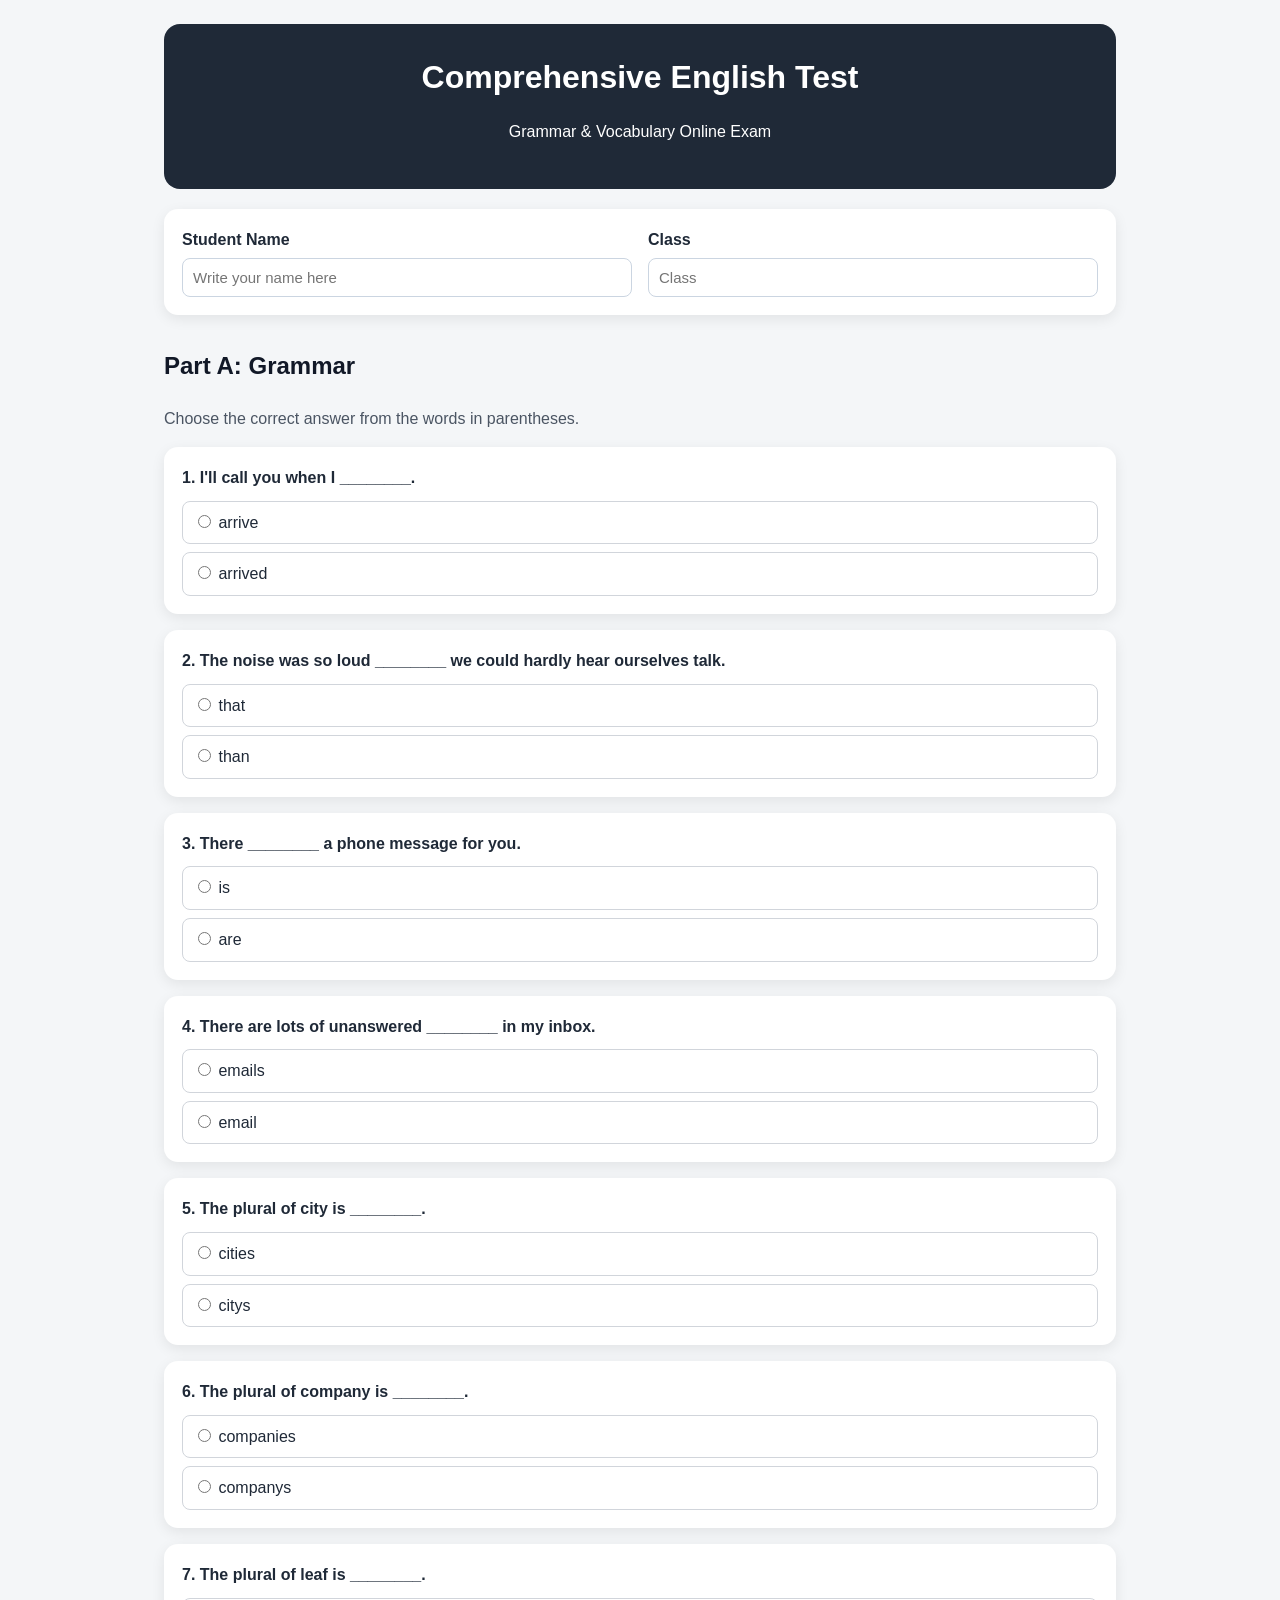
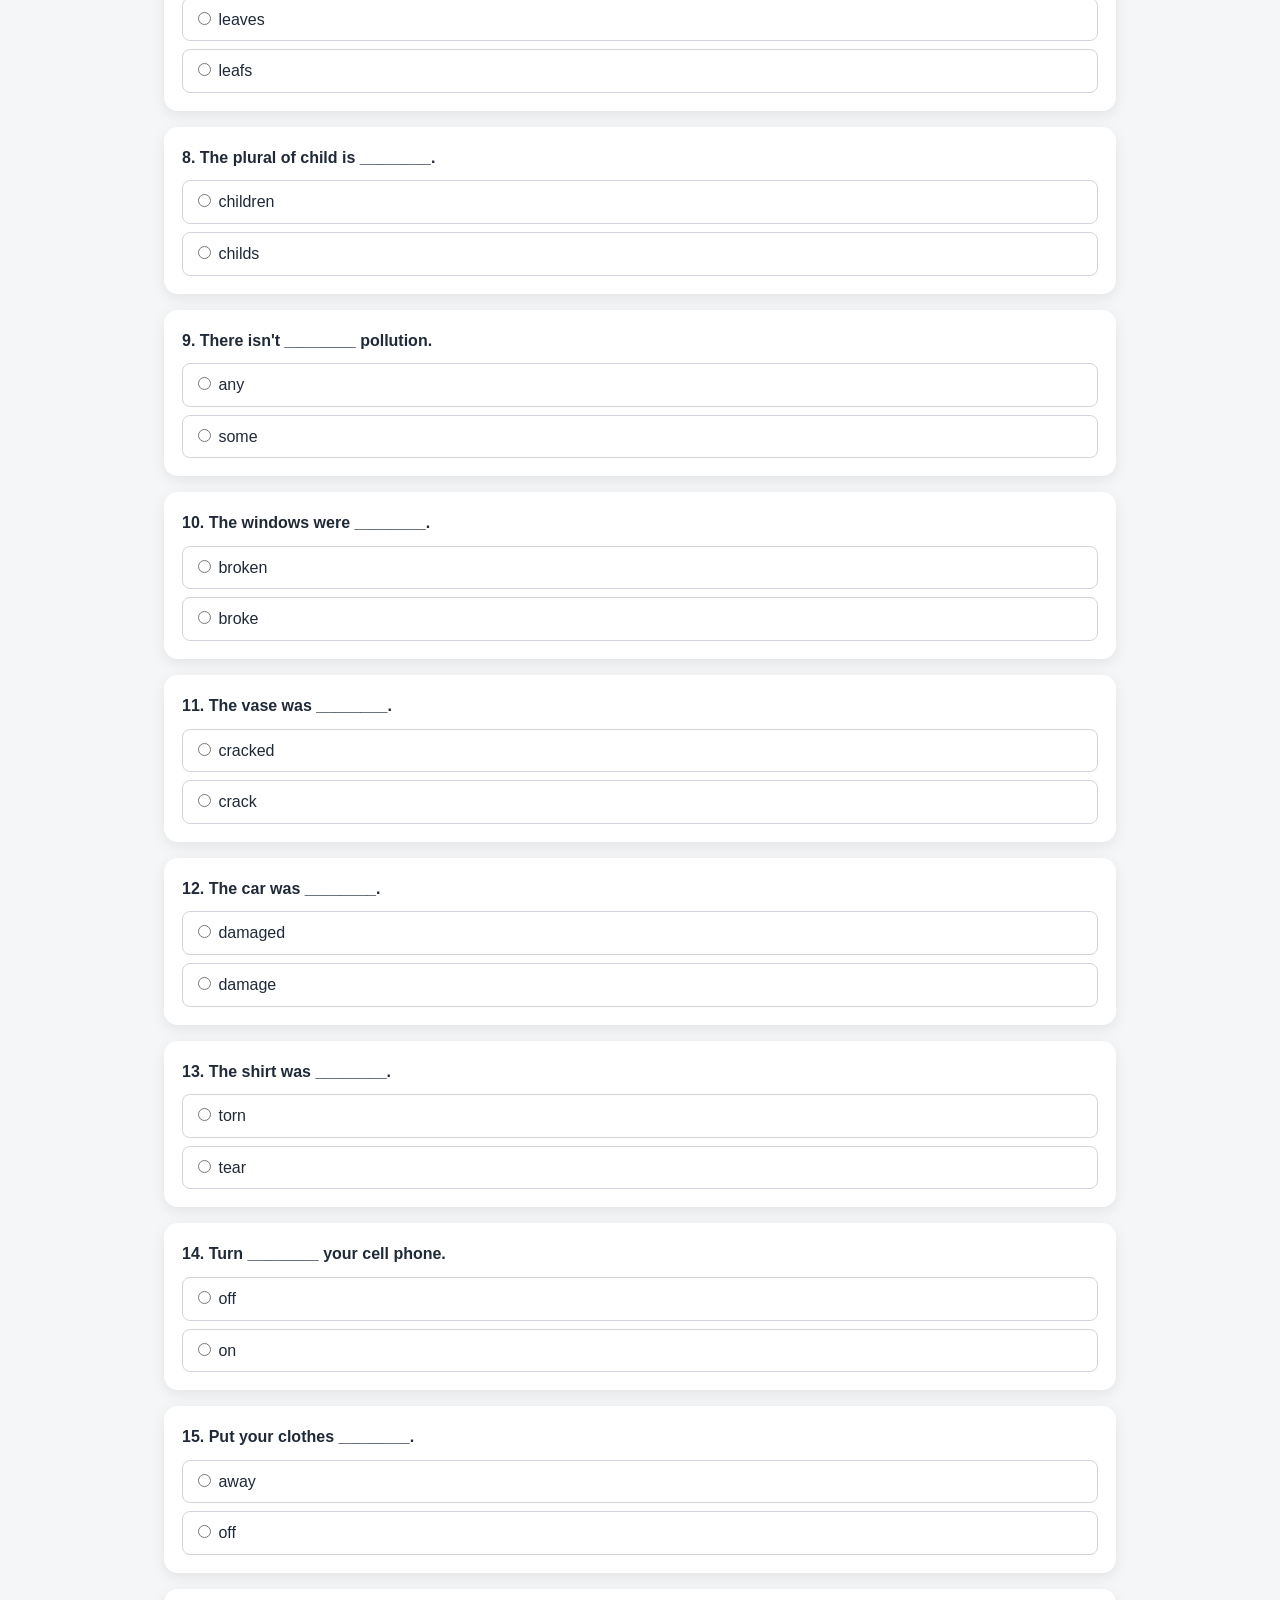
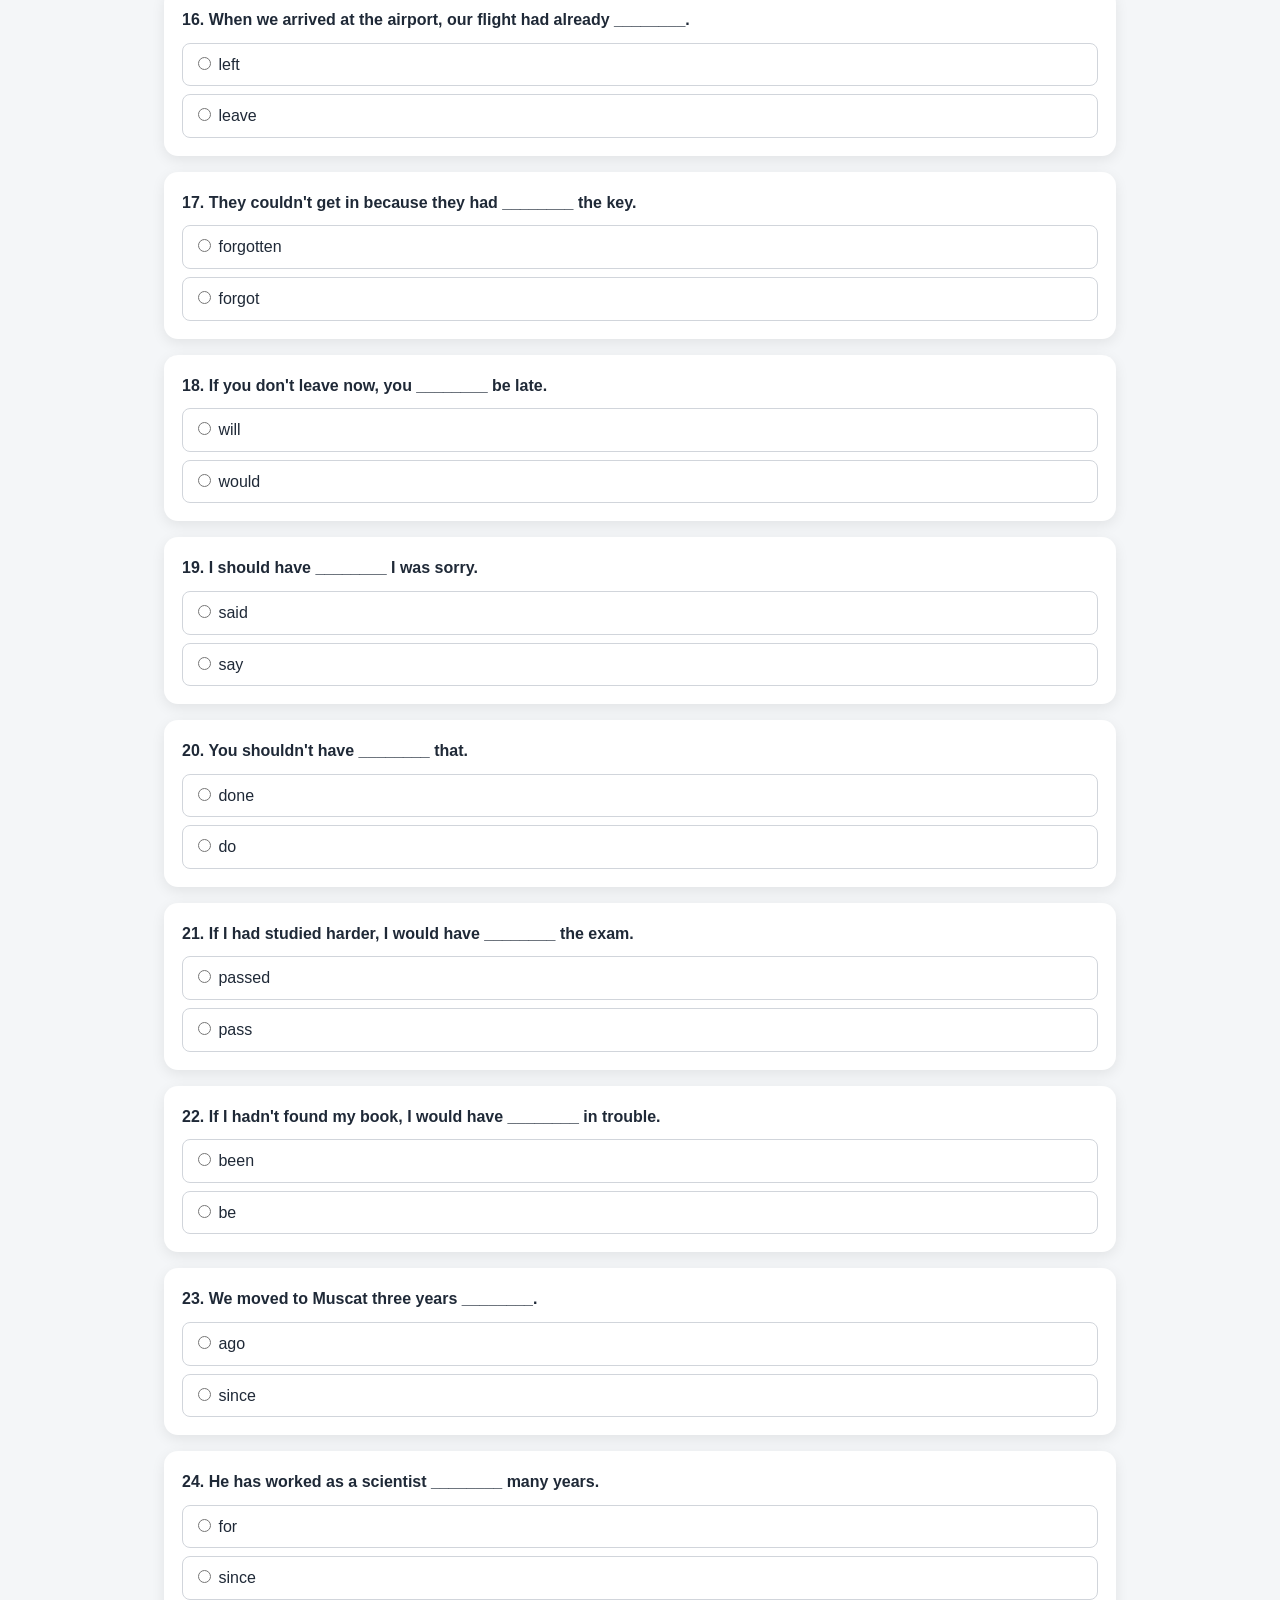
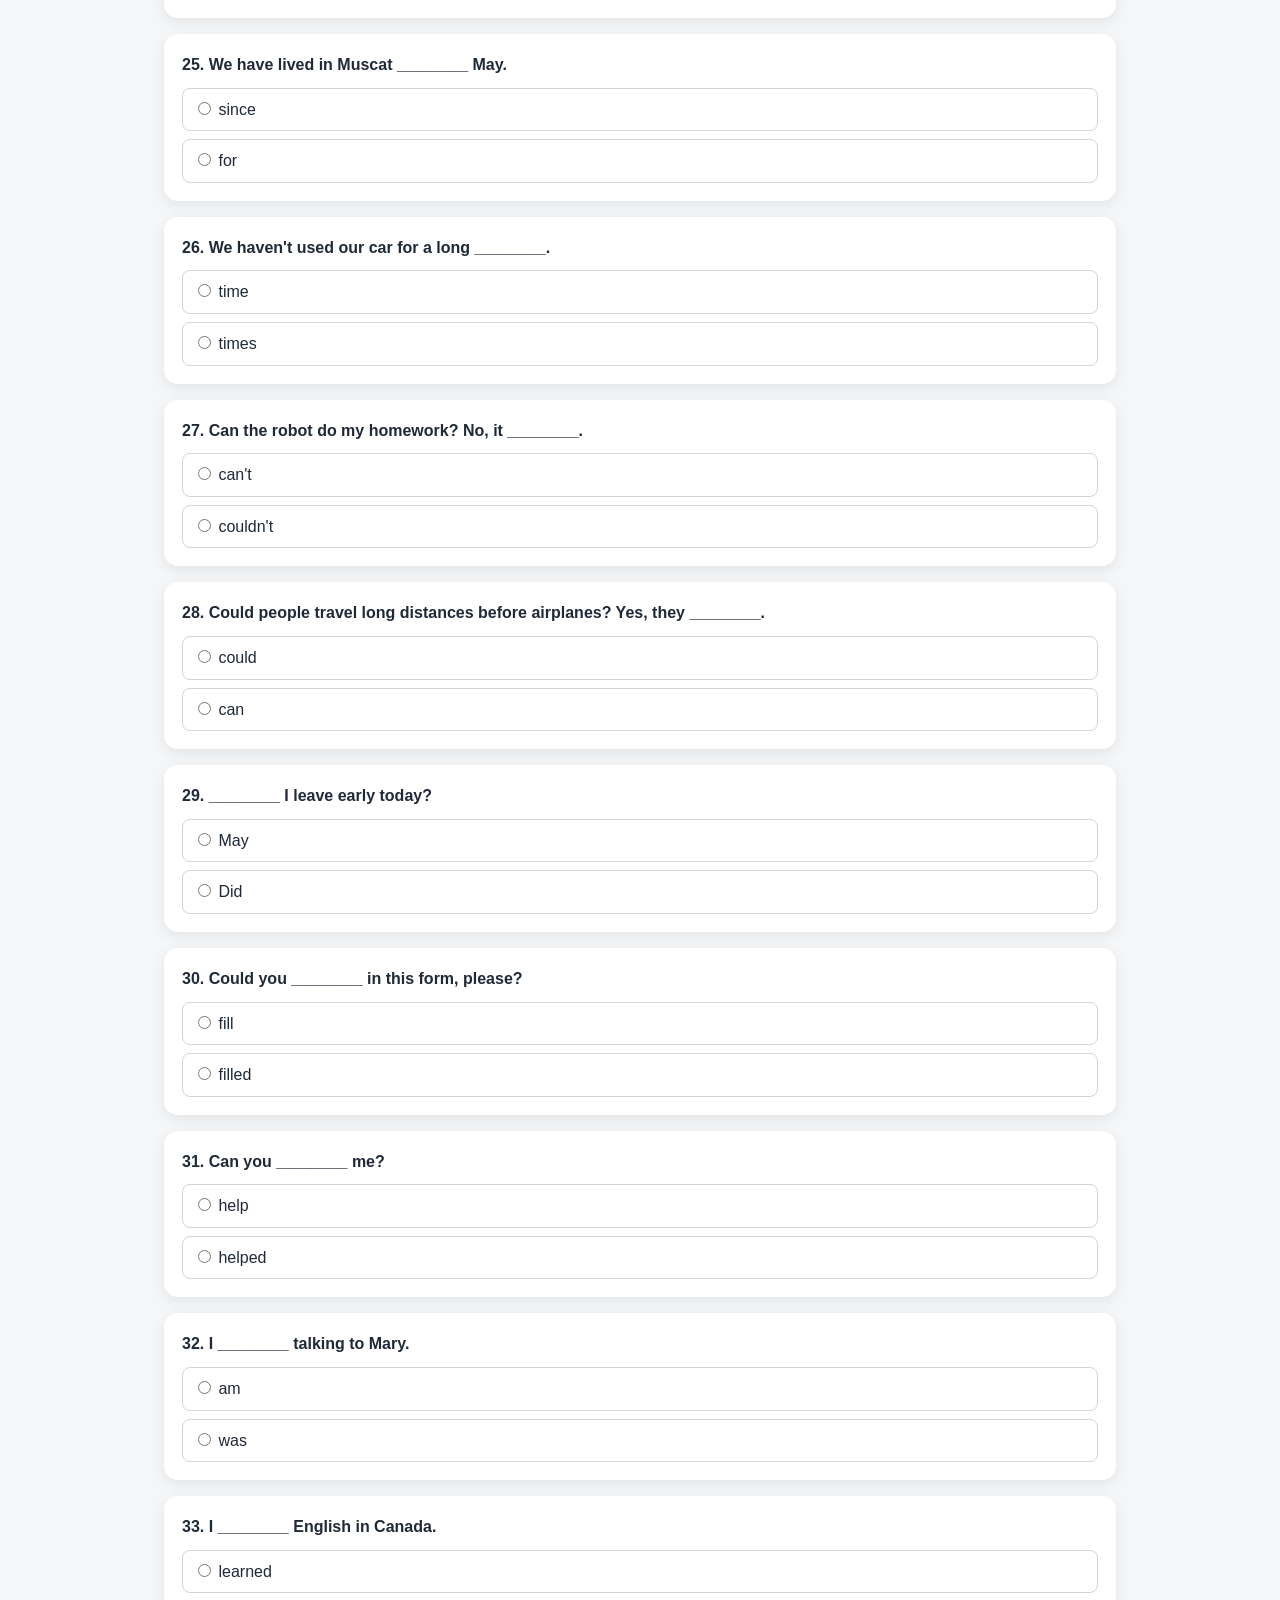
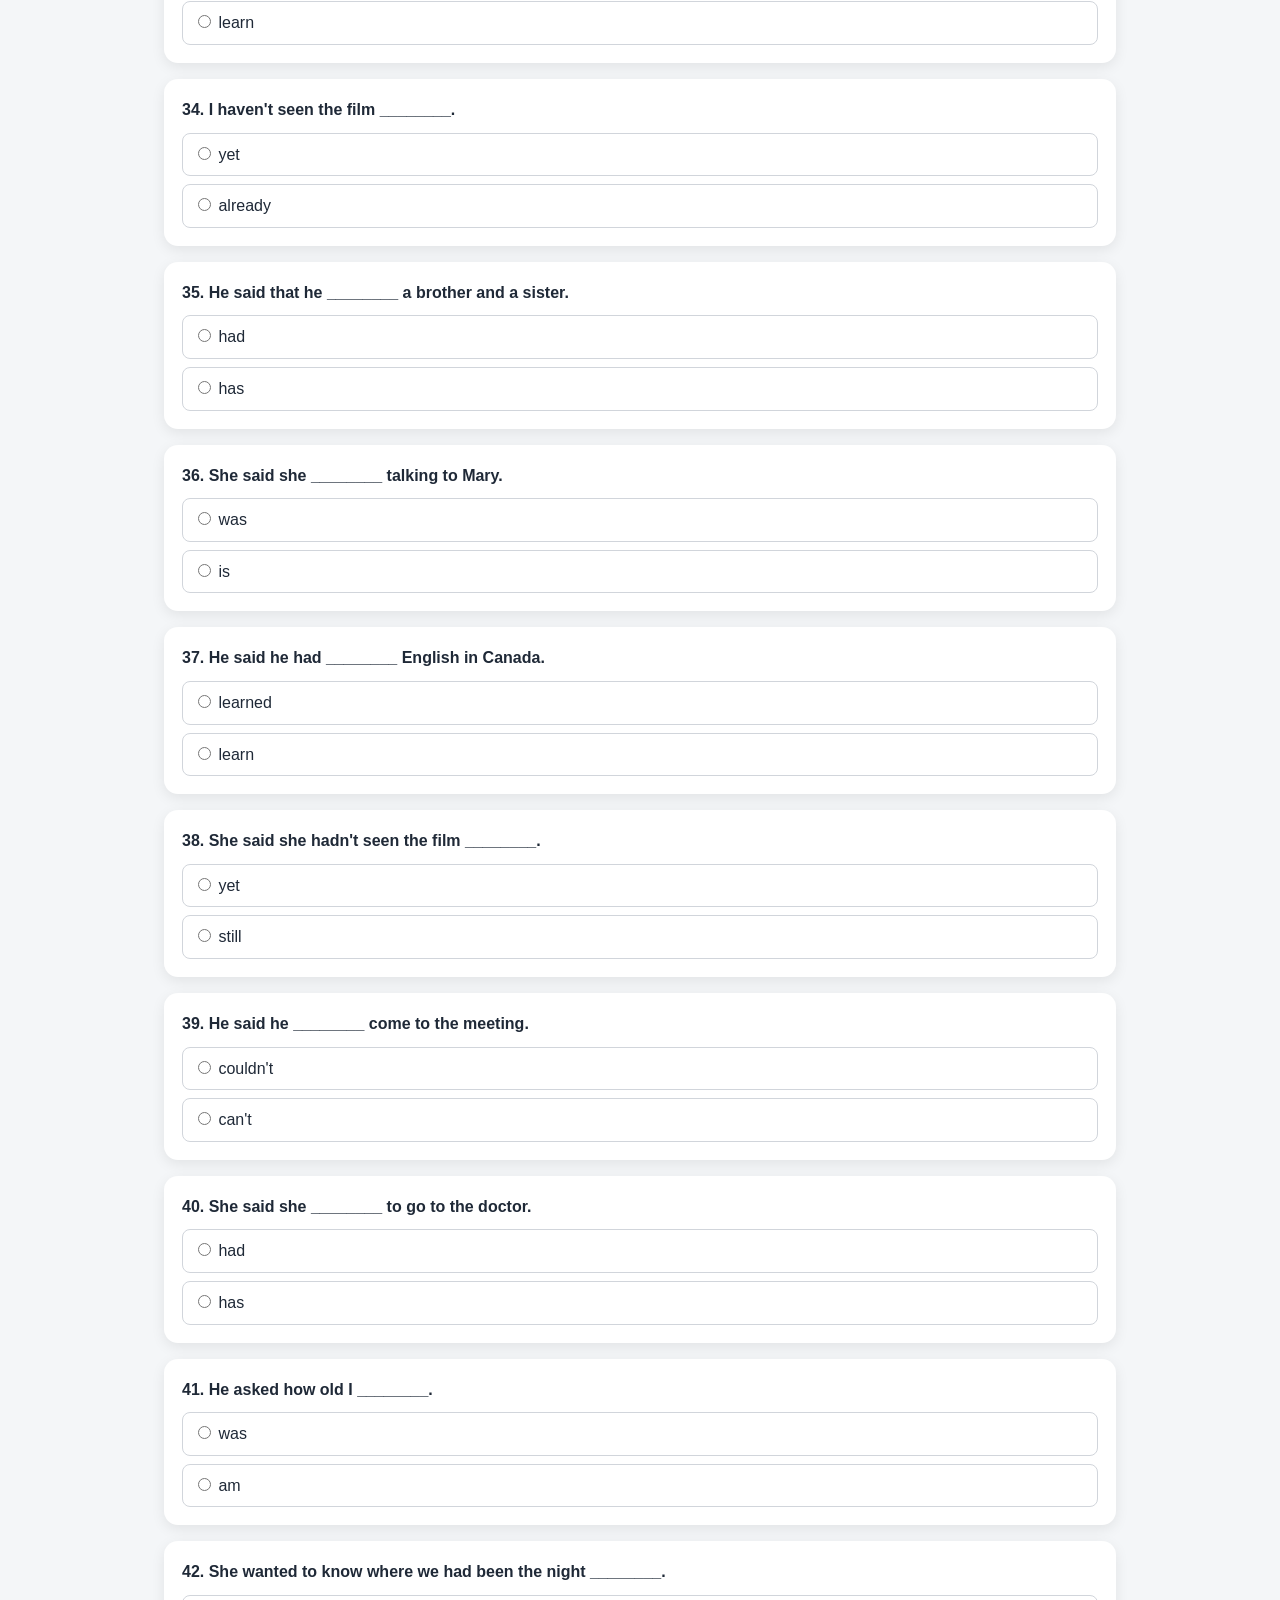
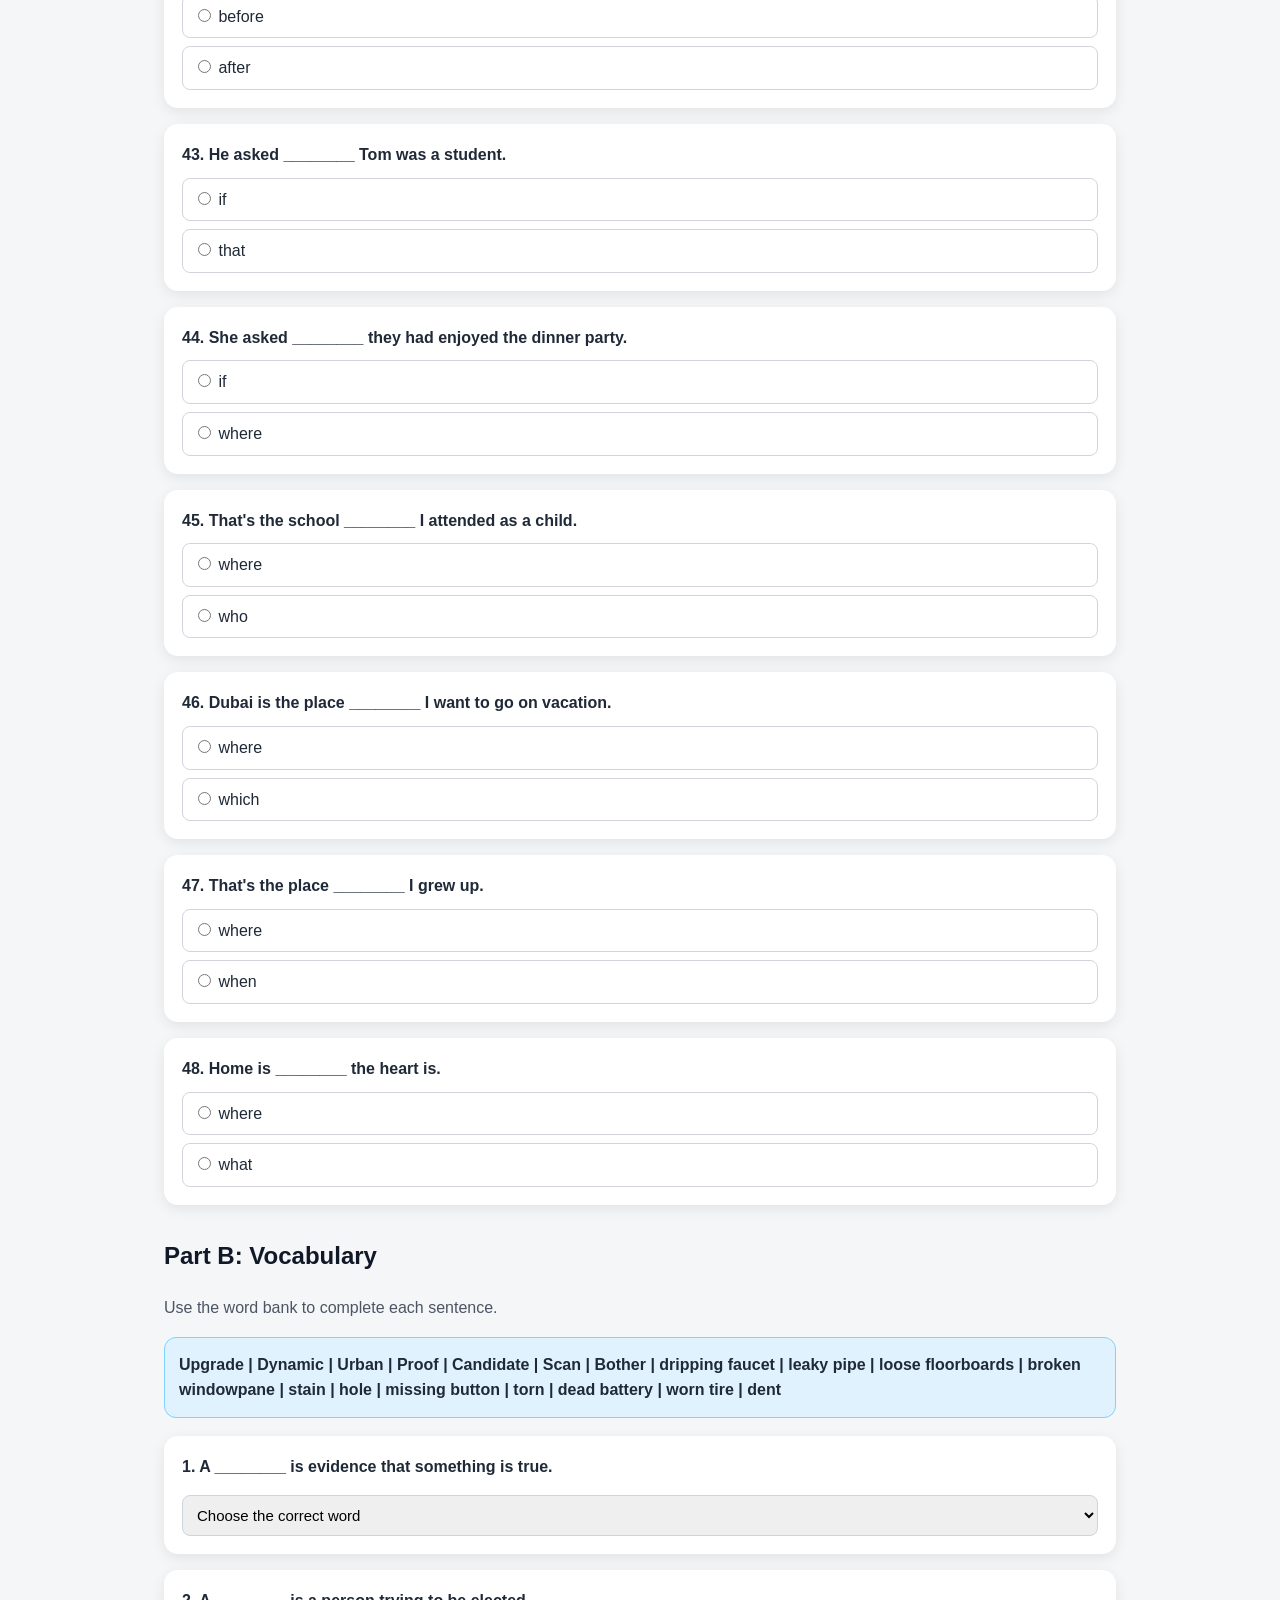
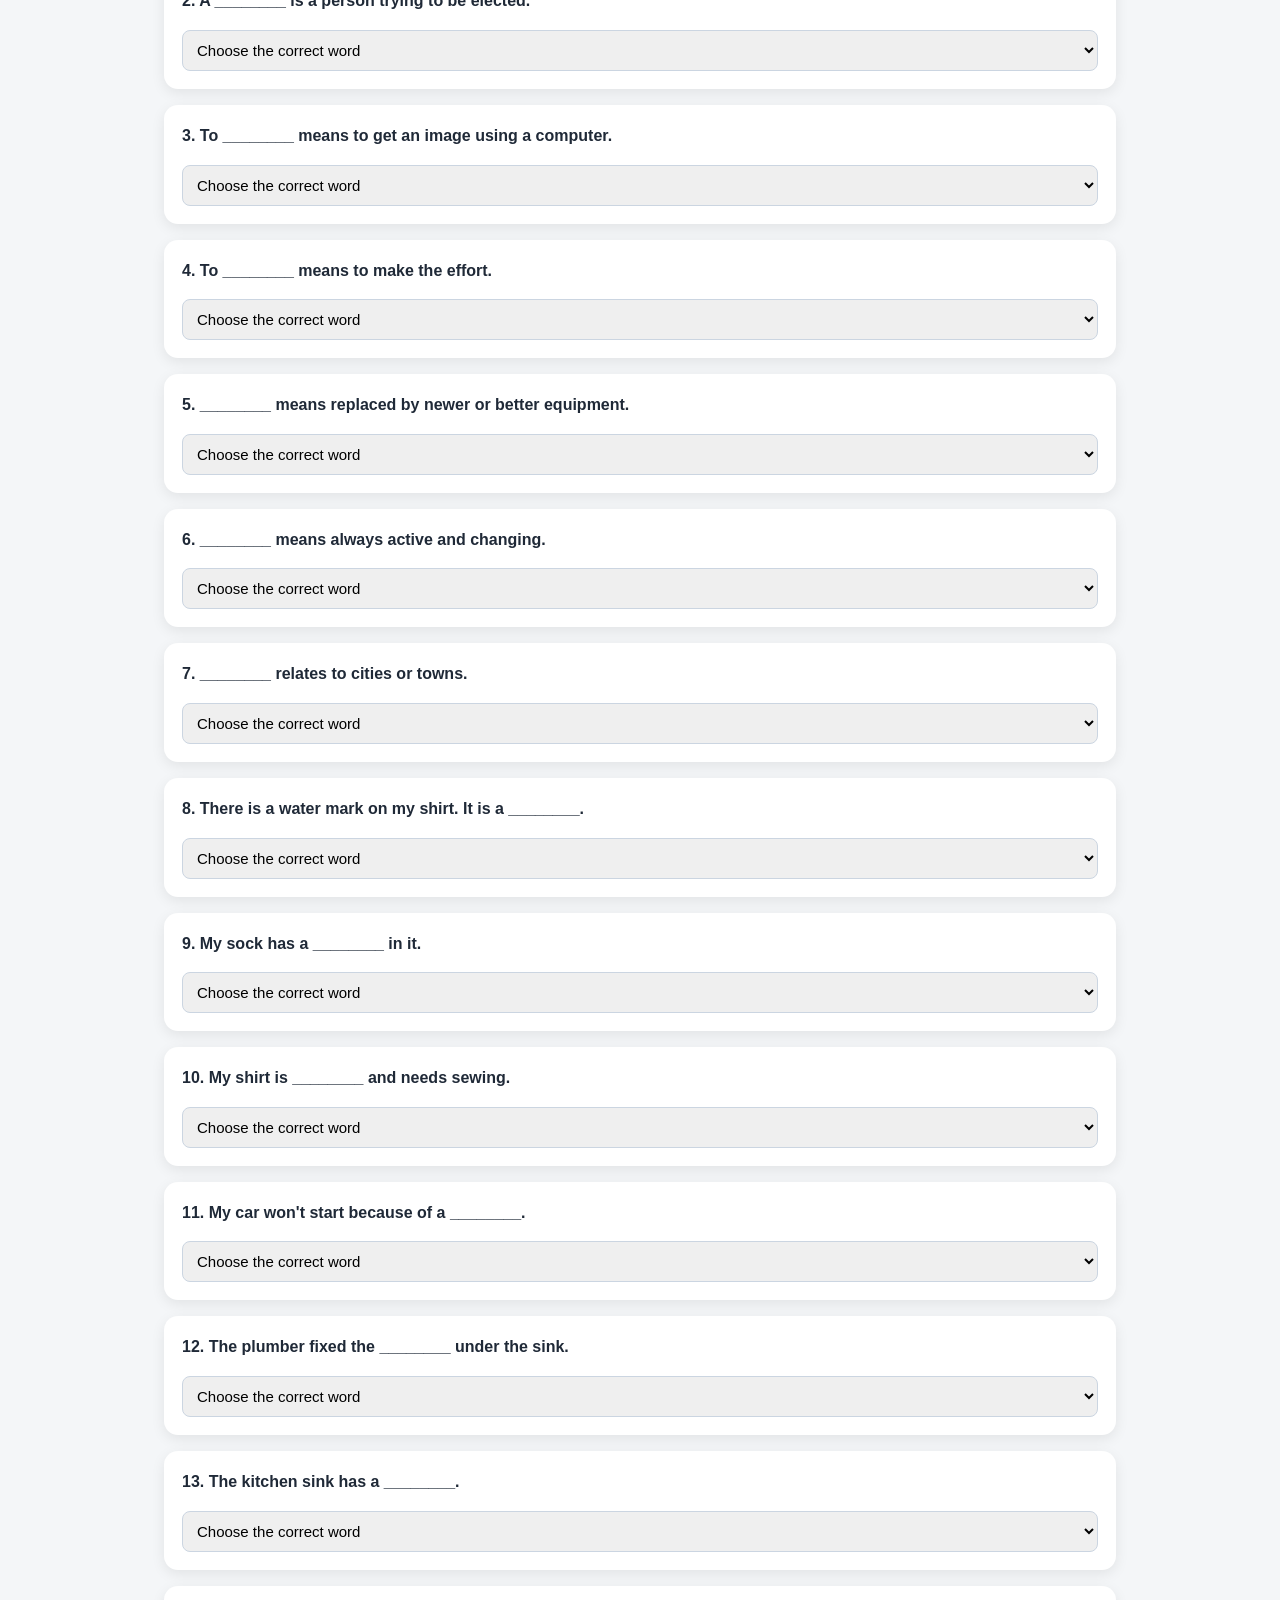
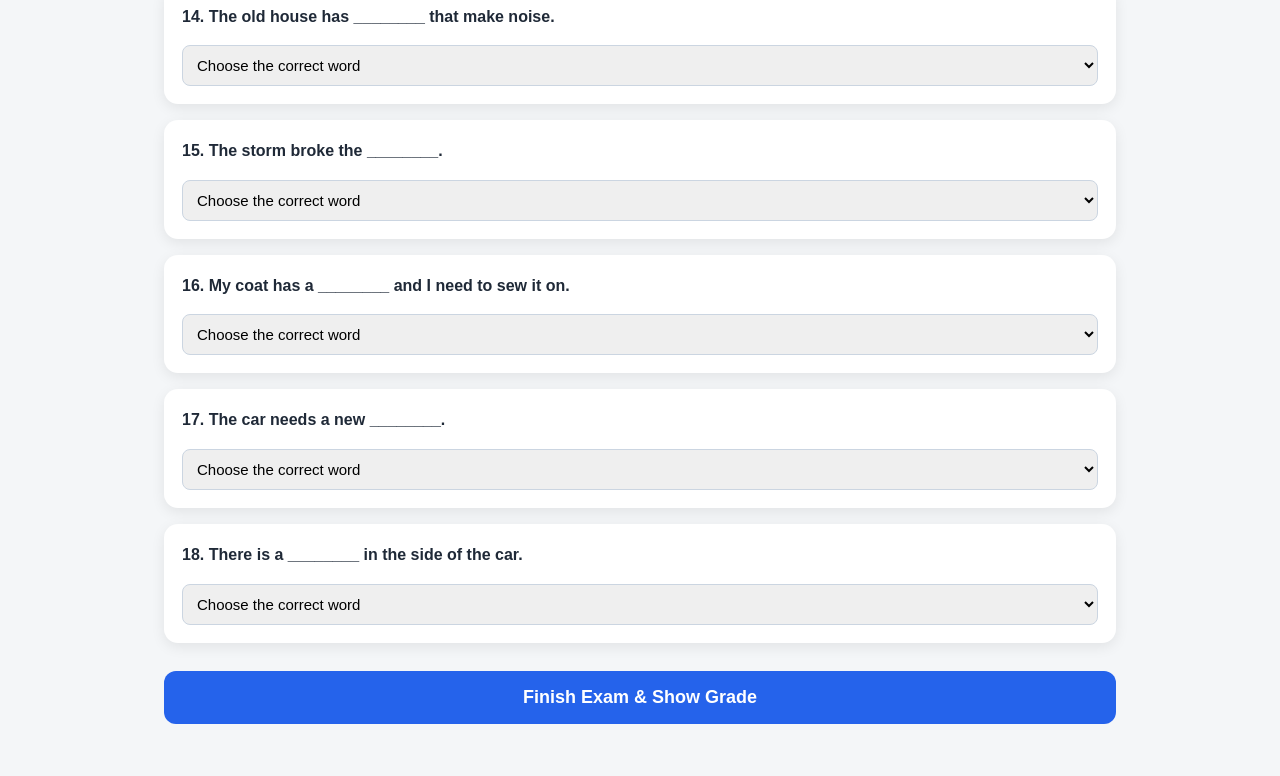
==== index.html @ 49ecac69 "Add files via upload" ====
<!DOCTYPE html>
<html lang="en">
<head>
  <meta charset="UTF-8" />
  <meta name="viewport" content="width=device-width, initial-scale=1.0" />
  <title>Comprehensive English Test</title>
  <link rel="stylesheet" href="style.css" />
</head>
<body>
  <main class="container">
    <header class="hero">
      <h1>Comprehensive English Test</h1>
      <p>Grammar & Vocabulary Online Exam</p>
    </header>

    <section class="student-card">
      <label>Student Name
        <input type="text" id="studentName" placeholder="Write your name here" />
      </label>
      <label>Class
        <input type="text" id="studentClass" placeholder="Class" />
      </label>
    </section>

    <form id="examForm">
      <section>
        <h2>Part A: Grammar</h2>
        <p class="instructions">Choose the correct answer from the words in parentheses.</p>
        <div id="grammarQuestions"></div>
      </section>

      <section>
        <h2>Part B: Vocabulary</h2>
        <p class="instructions">Use the word bank to complete each sentence.</p>
        <div class="word-bank" id="wordBank"></div>
        <div id="vocabularyQuestions"></div>
      </section>

      <button type="button" id="finishBtn">Finish Exam & Show Grade</button>
    </form>

    <section id="resultBox" class="result-box hidden"></section>
    <section id="answerKeyBox" class="answer-key hidden"></section>
  </main>

  <script src="script.js"></script>
</body>
</html>
---- style.css ----
* {
  box-sizing: border-box;
}

body {
  margin: 0;
  font-family: Arial, Helvetica, sans-serif;
  background: #f4f6f8;
  color: #1f2937;
  line-height: 1.6;
}

.container {
  max-width: 1000px;
  margin: 0 auto;
  padding: 24px;
}

.hero {
  background: #1f2937;
  color: white;
  padding: 28px;
  border-radius: 16px;
  text-align: center;
  margin-bottom: 20px;
}

.hero h1 {
  margin: 0 0 8px;
}

.student-card,
.question-card,
.result-box,
.answer-key {
  background: white;
  border-radius: 14px;
  padding: 18px;
  margin-bottom: 16px;
  box-shadow: 0 4px 14px rgba(0, 0, 0, 0.08);
}

.student-card {
  display: grid;
  grid-template-columns: repeat(auto-fit, minmax(240px, 1fr));
  gap: 16px;
}

label {
  font-weight: bold;
}

input[type="text"],
select {
  width: 100%;
  margin-top: 6px;
  padding: 10px;
  border: 1px solid #cbd5e1;
  border-radius: 8px;
  font-size: 15px;
}

h2 {
  margin-top: 32px;
  color: #111827;
}

.instructions {
  color: #4b5563;
}

.word-bank {
  background: #e0f2fe;
  border: 1px solid #7dd3fc;
  padding: 14px;
  border-radius: 12px;
  margin-bottom: 18px;
  font-weight: bold;
}

.question-title {
  font-weight: bold;
  margin-bottom: 10px;
}

.options {
  display: grid;
  gap: 8px;
}

.option-label {
  display: block;
  font-weight: normal;
  padding: 8px 10px;
  border: 1px solid #d1d5db;
  border-radius: 8px;
  cursor: pointer;
}

.option-label:hover {
  background: #f3f4f6;
}

button {
  display: block;
  width: 100%;
  padding: 16px;
  background: #2563eb;
  color: white;
  border: none;
  border-radius: 12px;
  font-size: 18px;
  font-weight: bold;
  cursor: pointer;
  margin: 28px 0;
}

button:hover {
  background: #1d4ed8;
}

.hidden {
  display: none;
}

.correct {
  border-left: 6px solid #16a34a;
}

.wrong {
  border-left: 6px solid #dc2626;
}

.answer-row {
  margin-bottom: 12px;
  padding-bottom: 10px;
  border-bottom: 1px solid #e5e7eb;
}

.badge {
  display: inline-block;
  padding: 4px 8px;
  border-radius: 999px;
  font-size: 13px;
  font-weight: bold;
}

.badge-correct {
  background: #dcfce7;
  color: #166534;
}

.badge-wrong {
  background: #fee2e2;
  color: #991b1b;
}
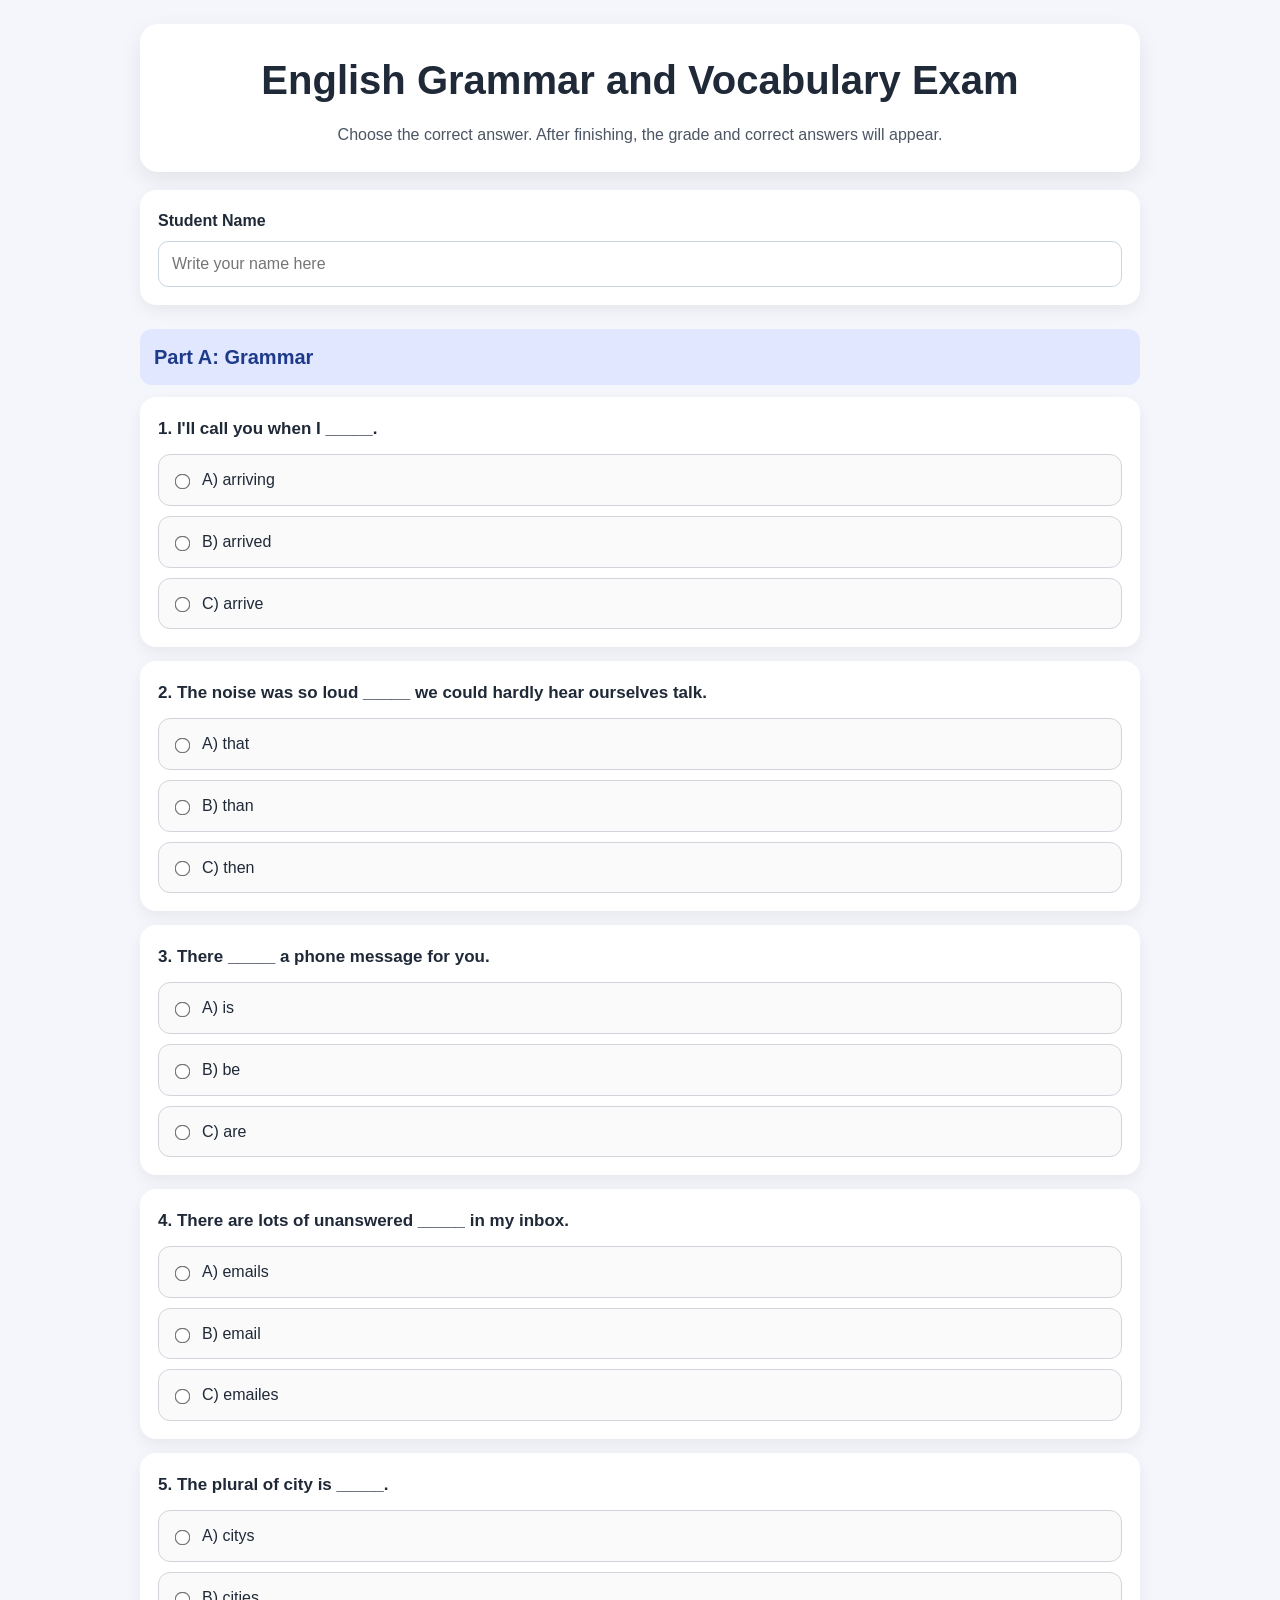
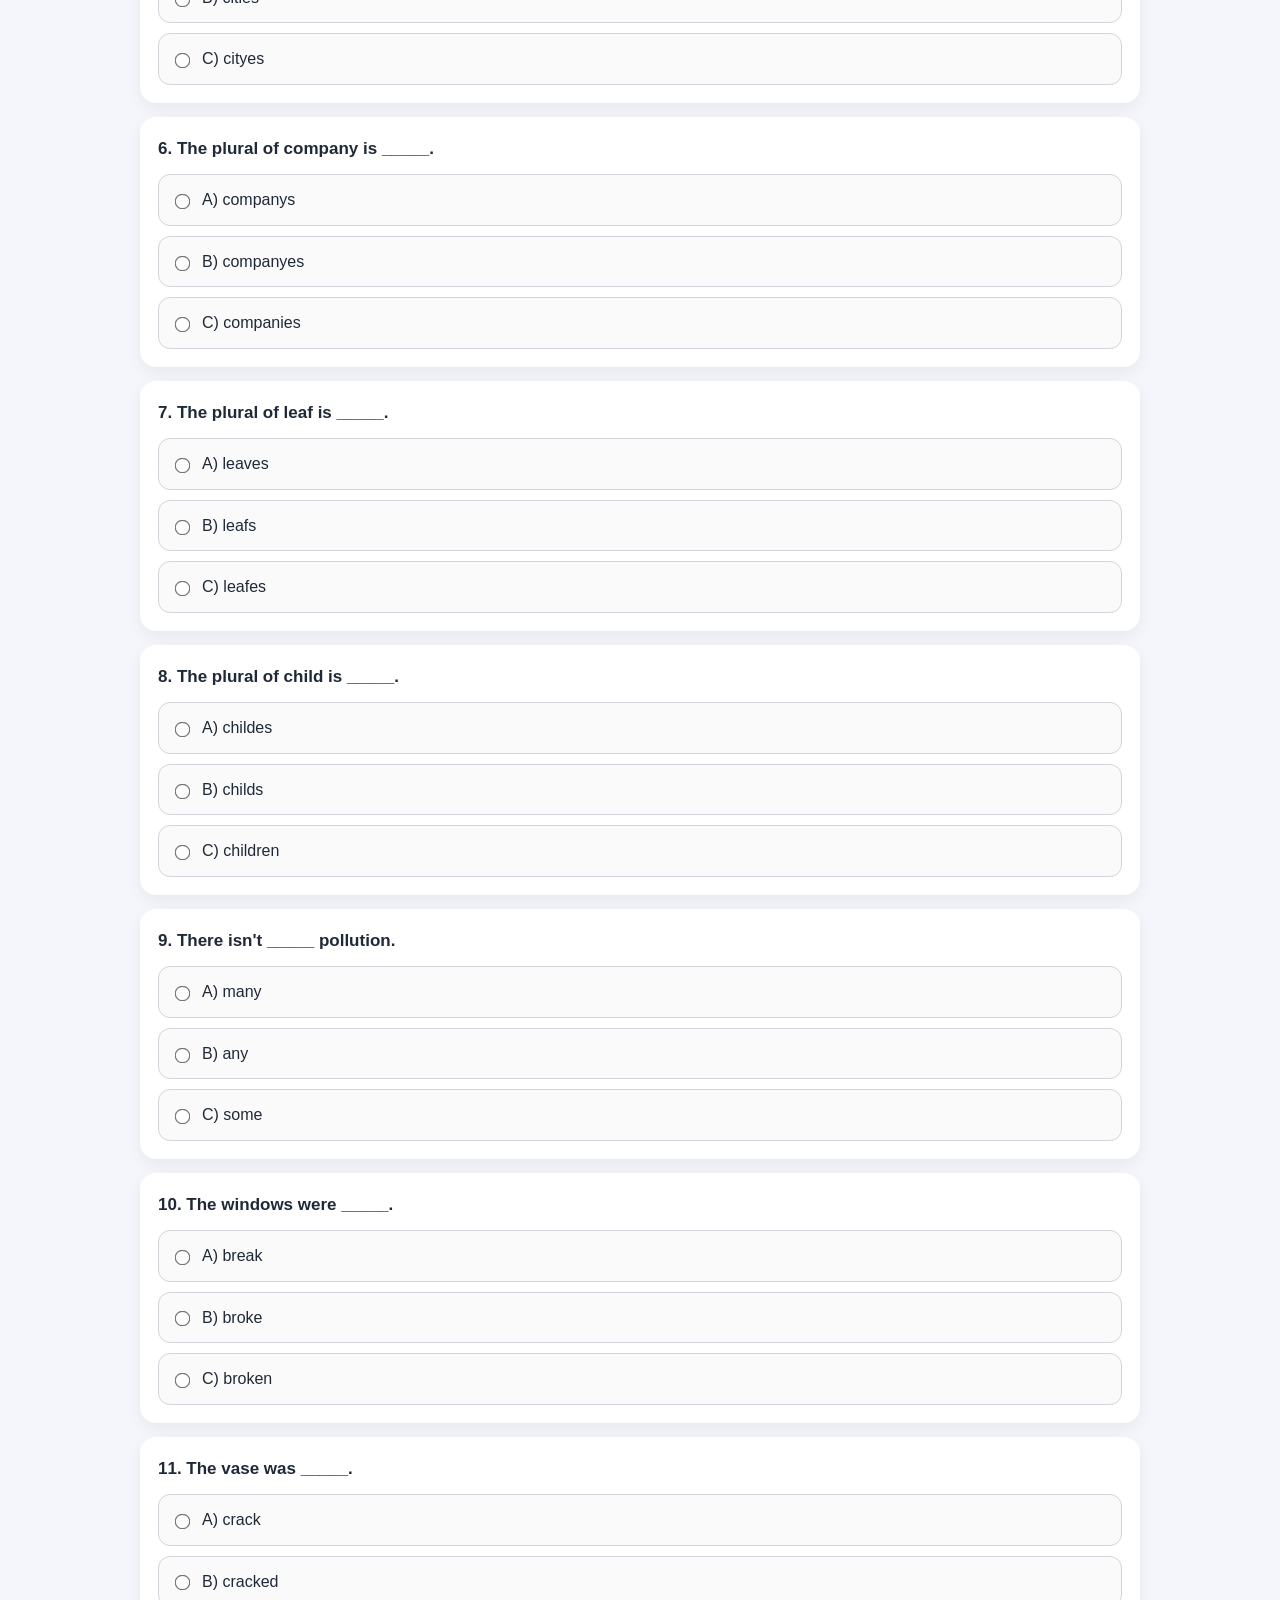
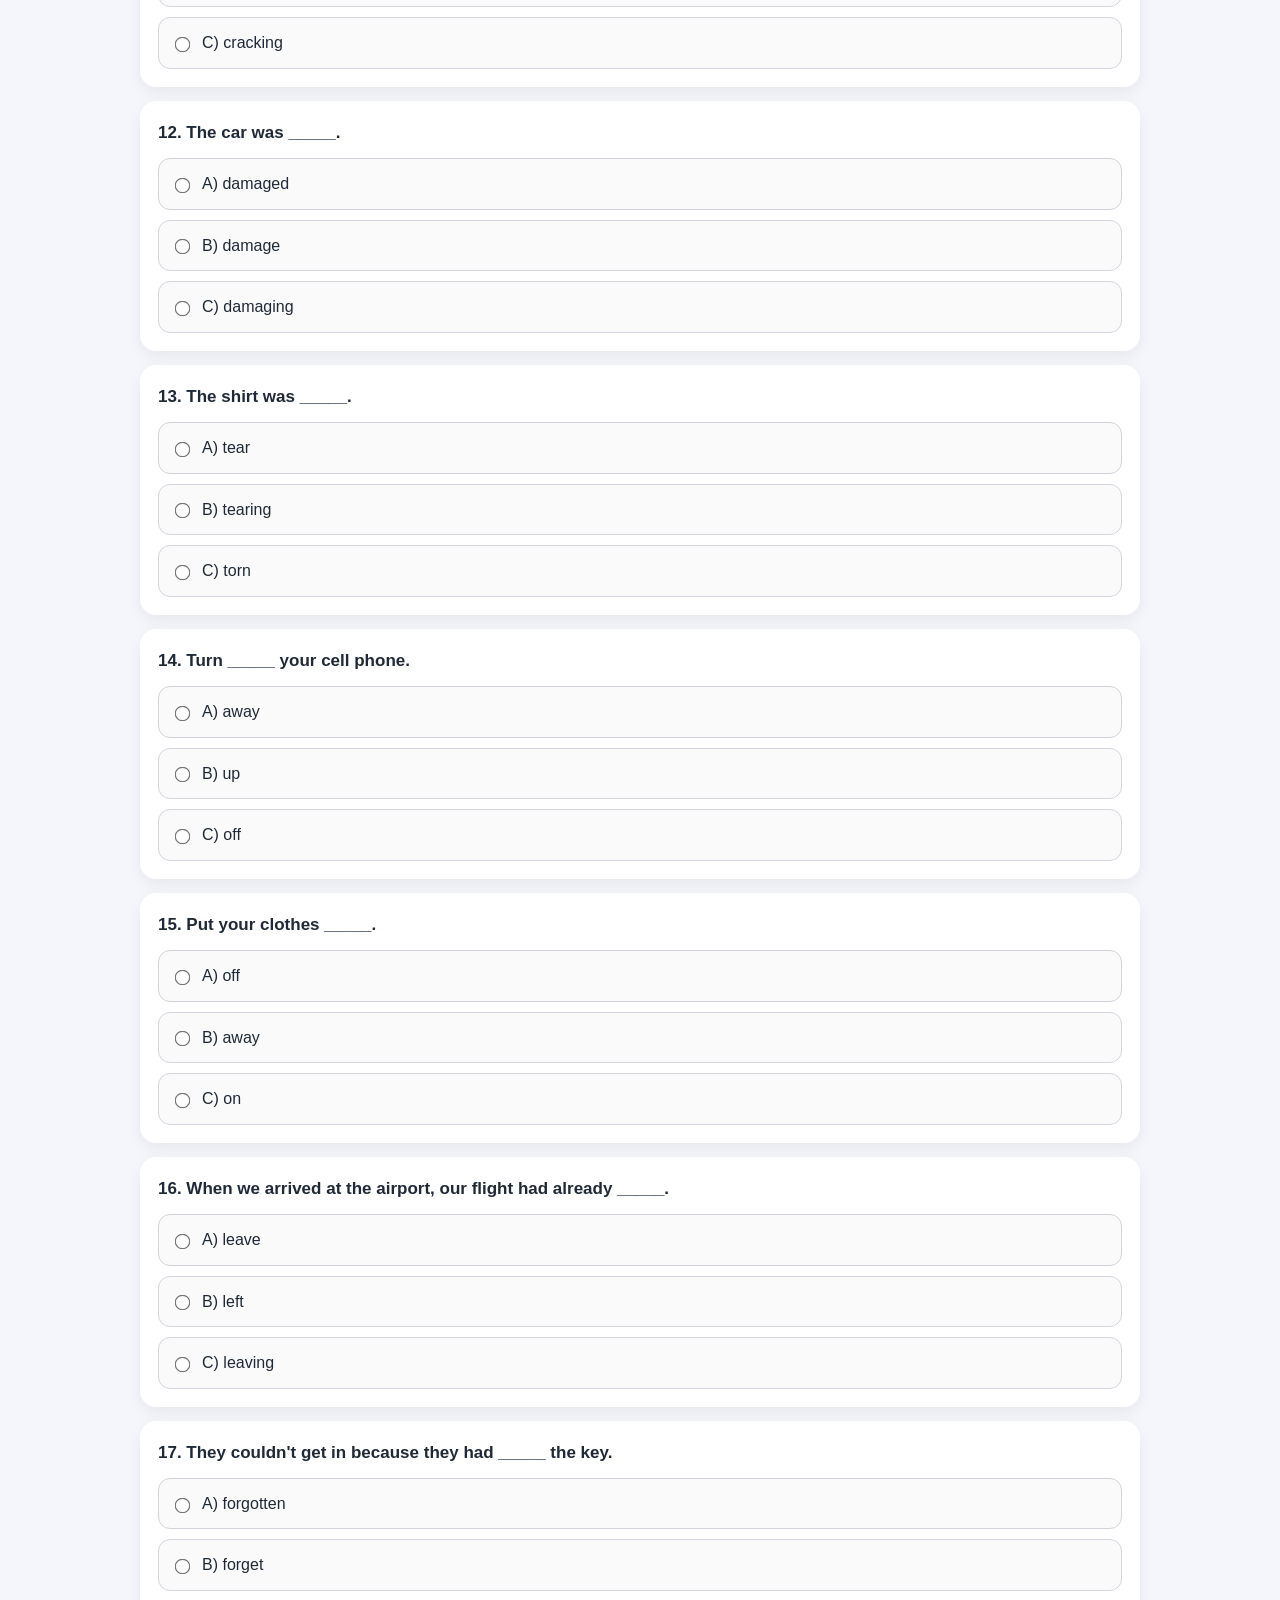
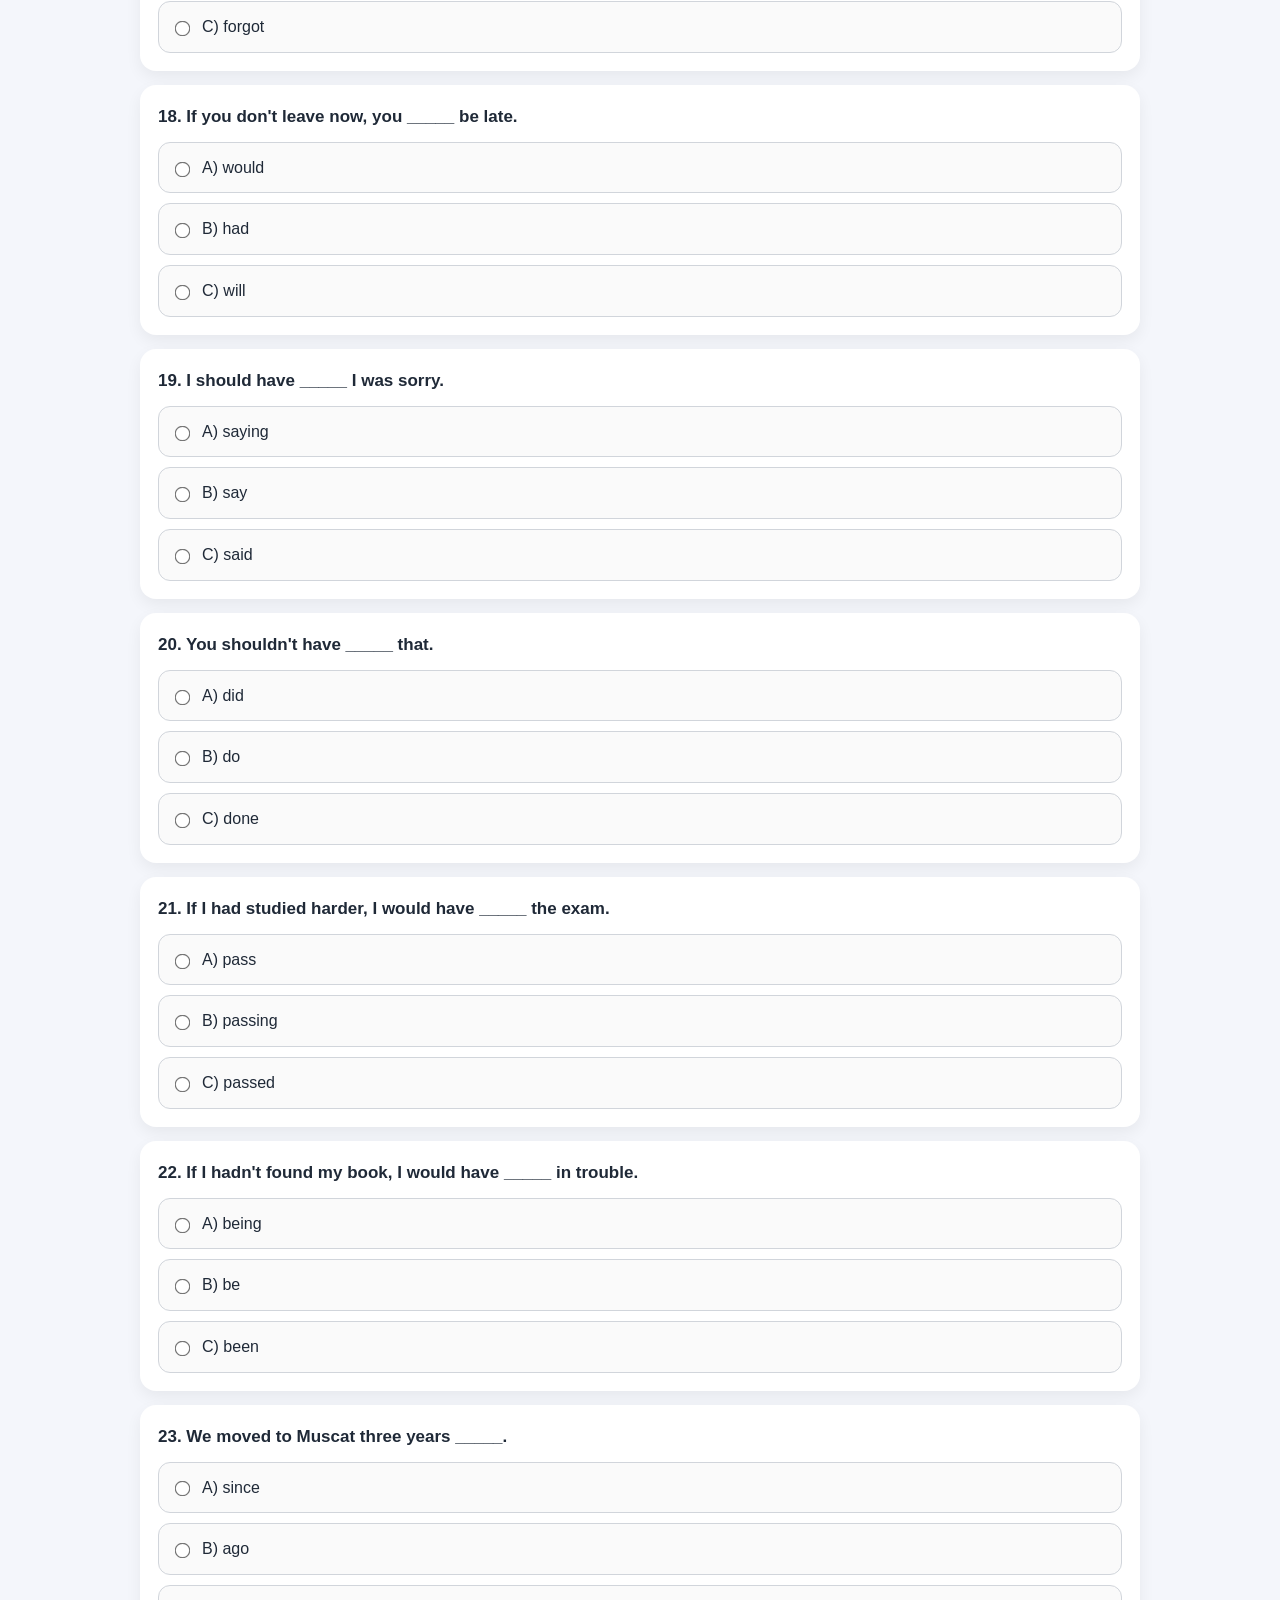
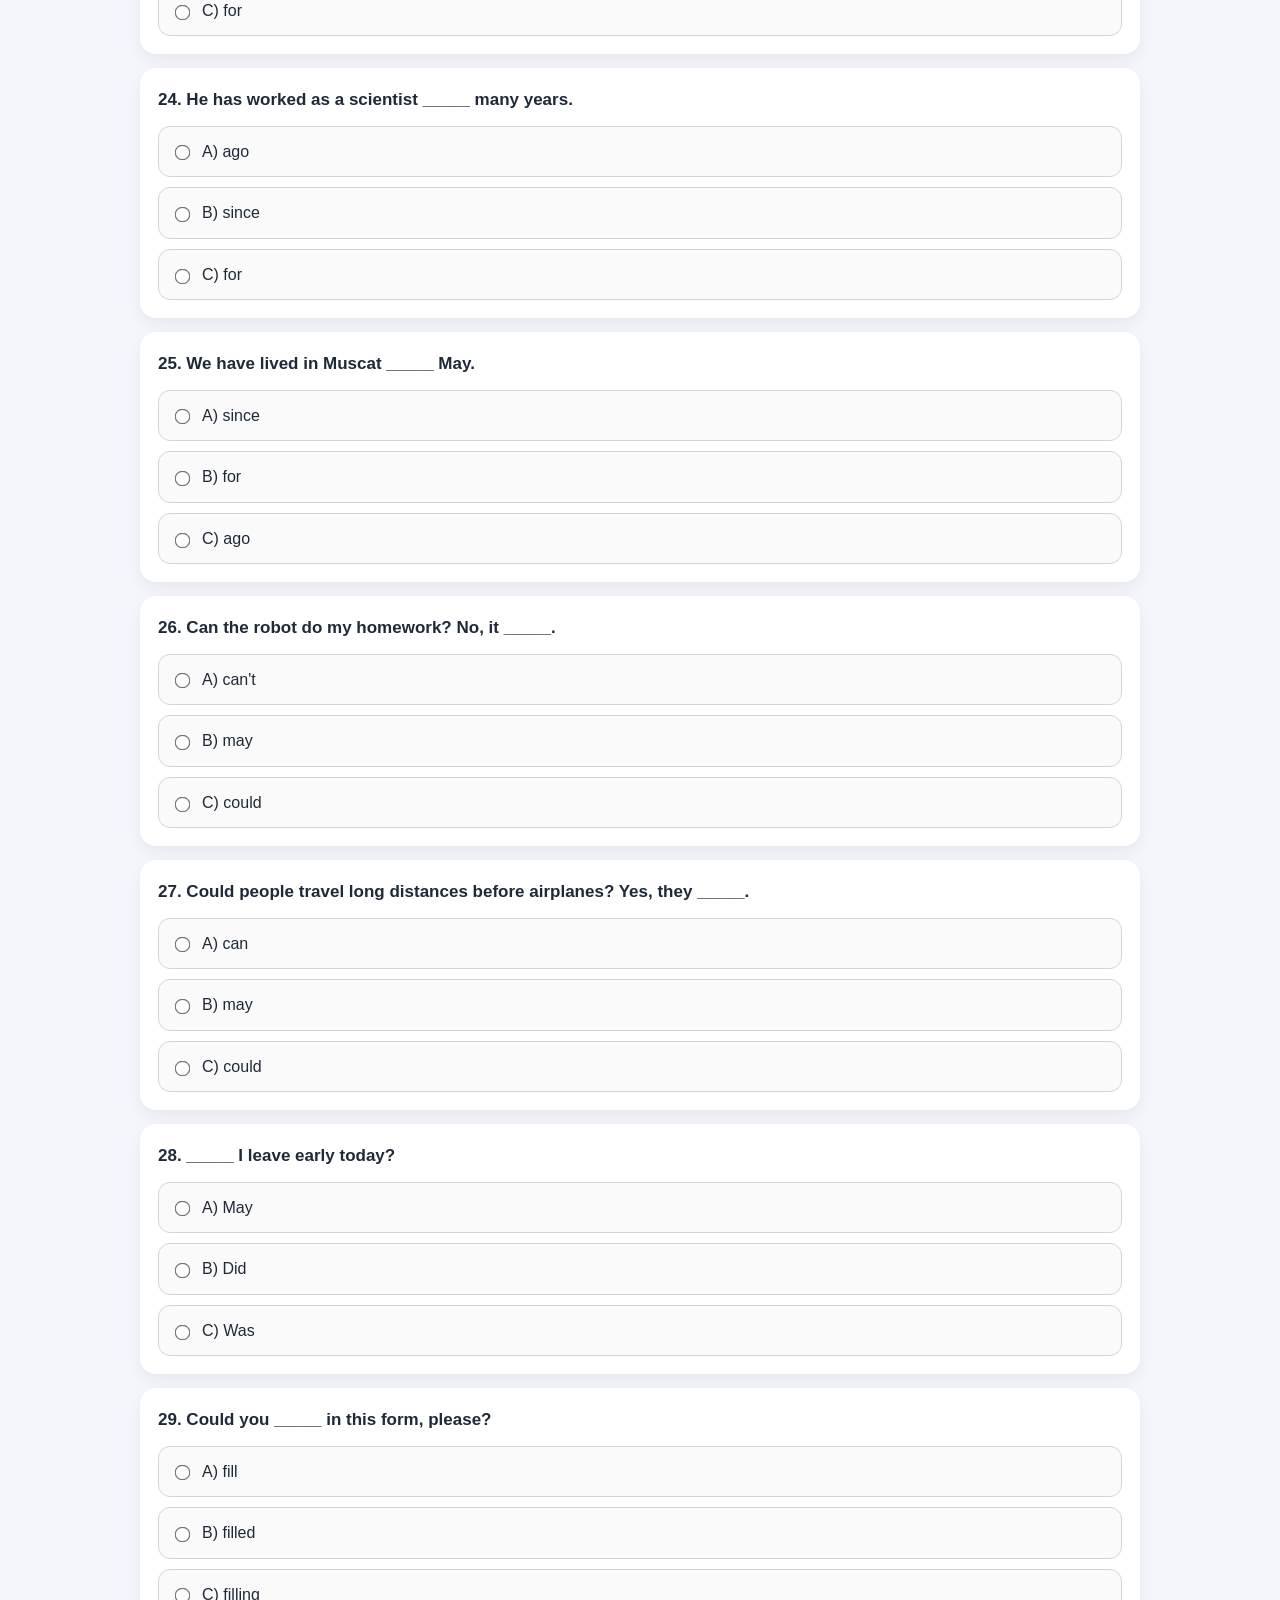
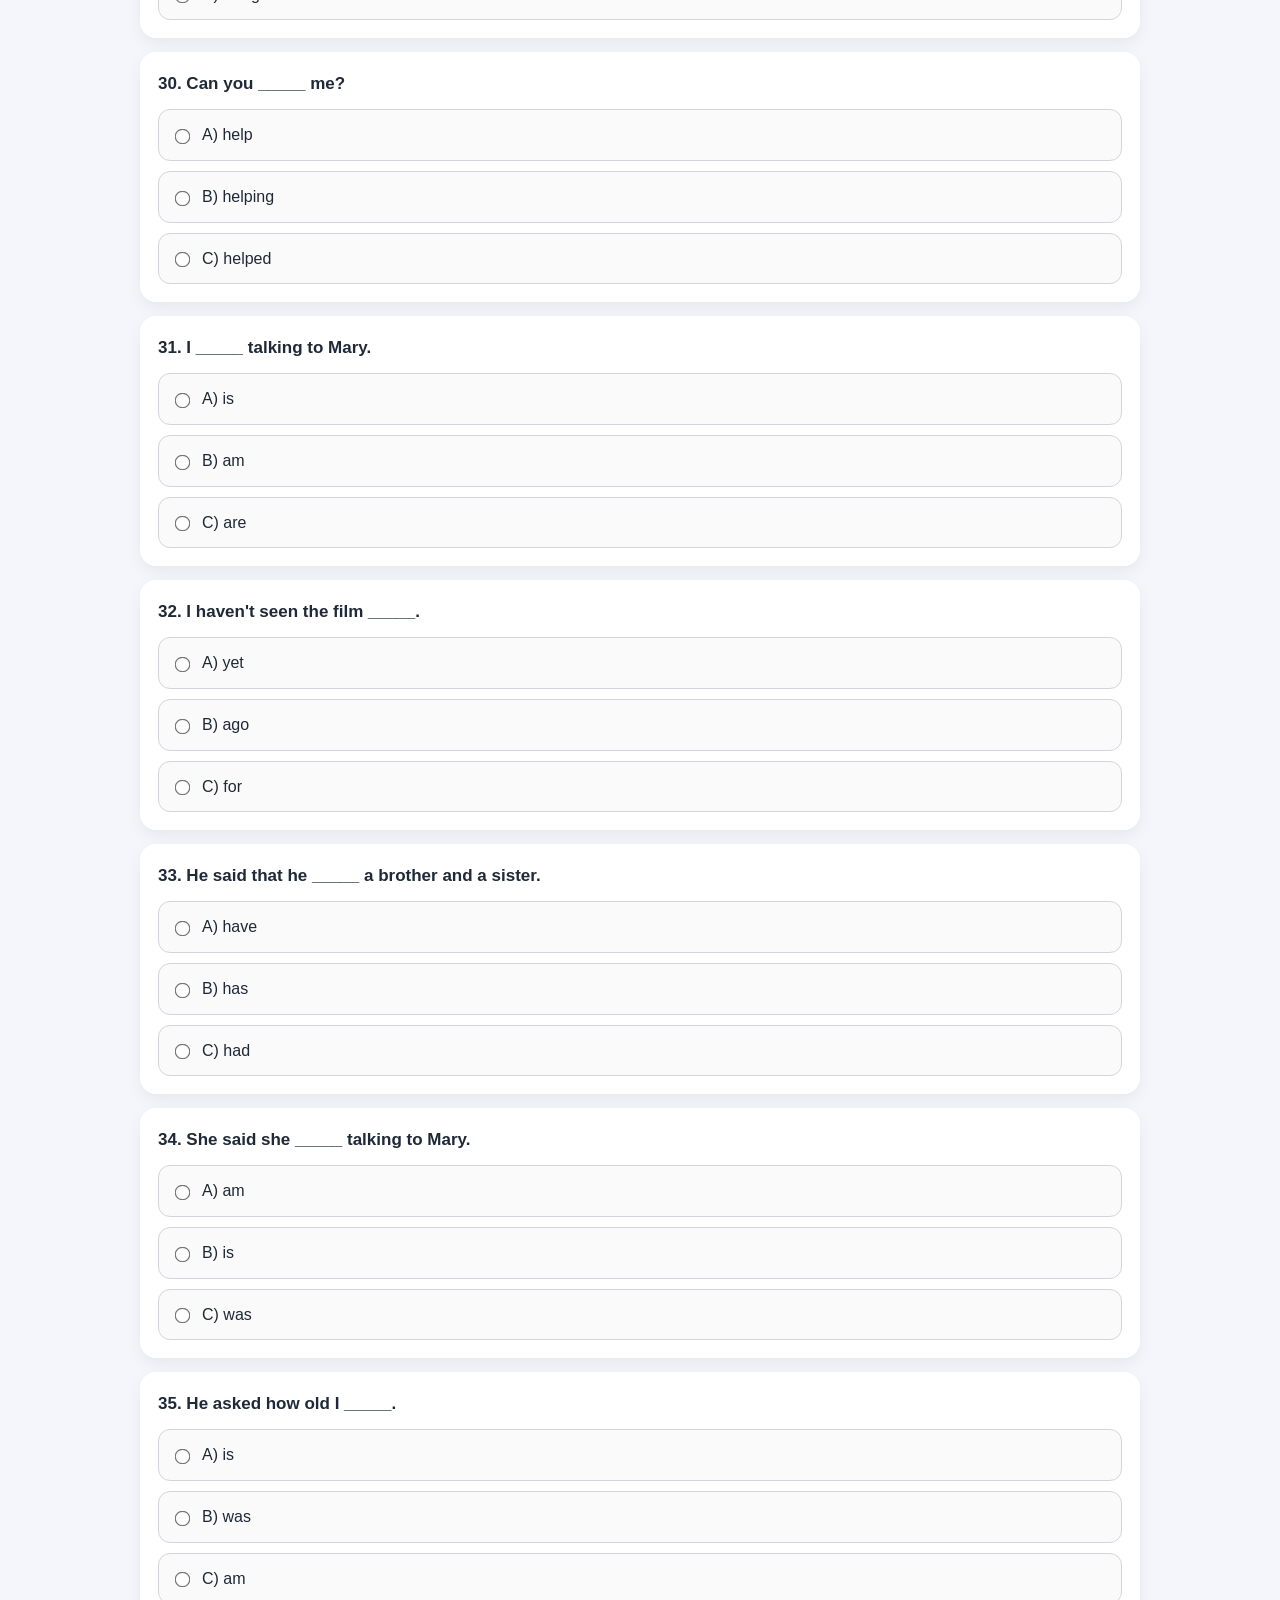
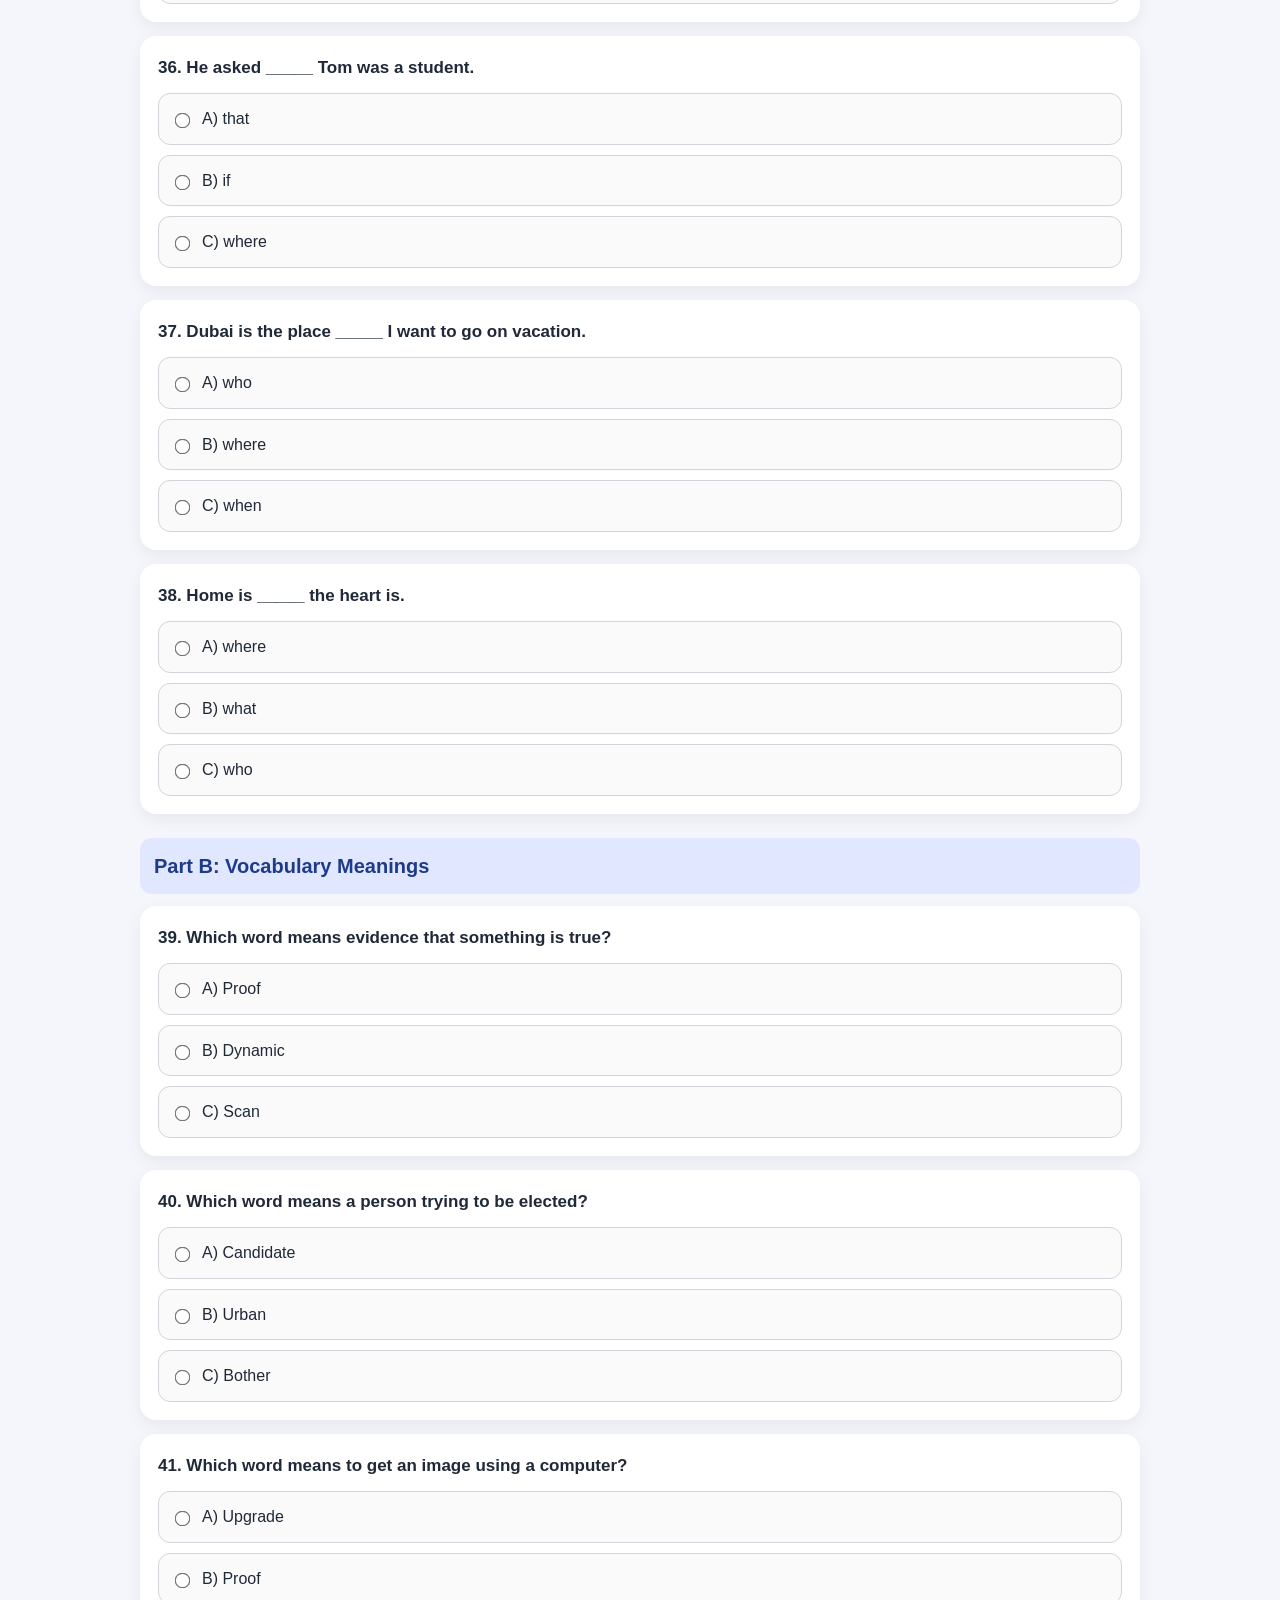
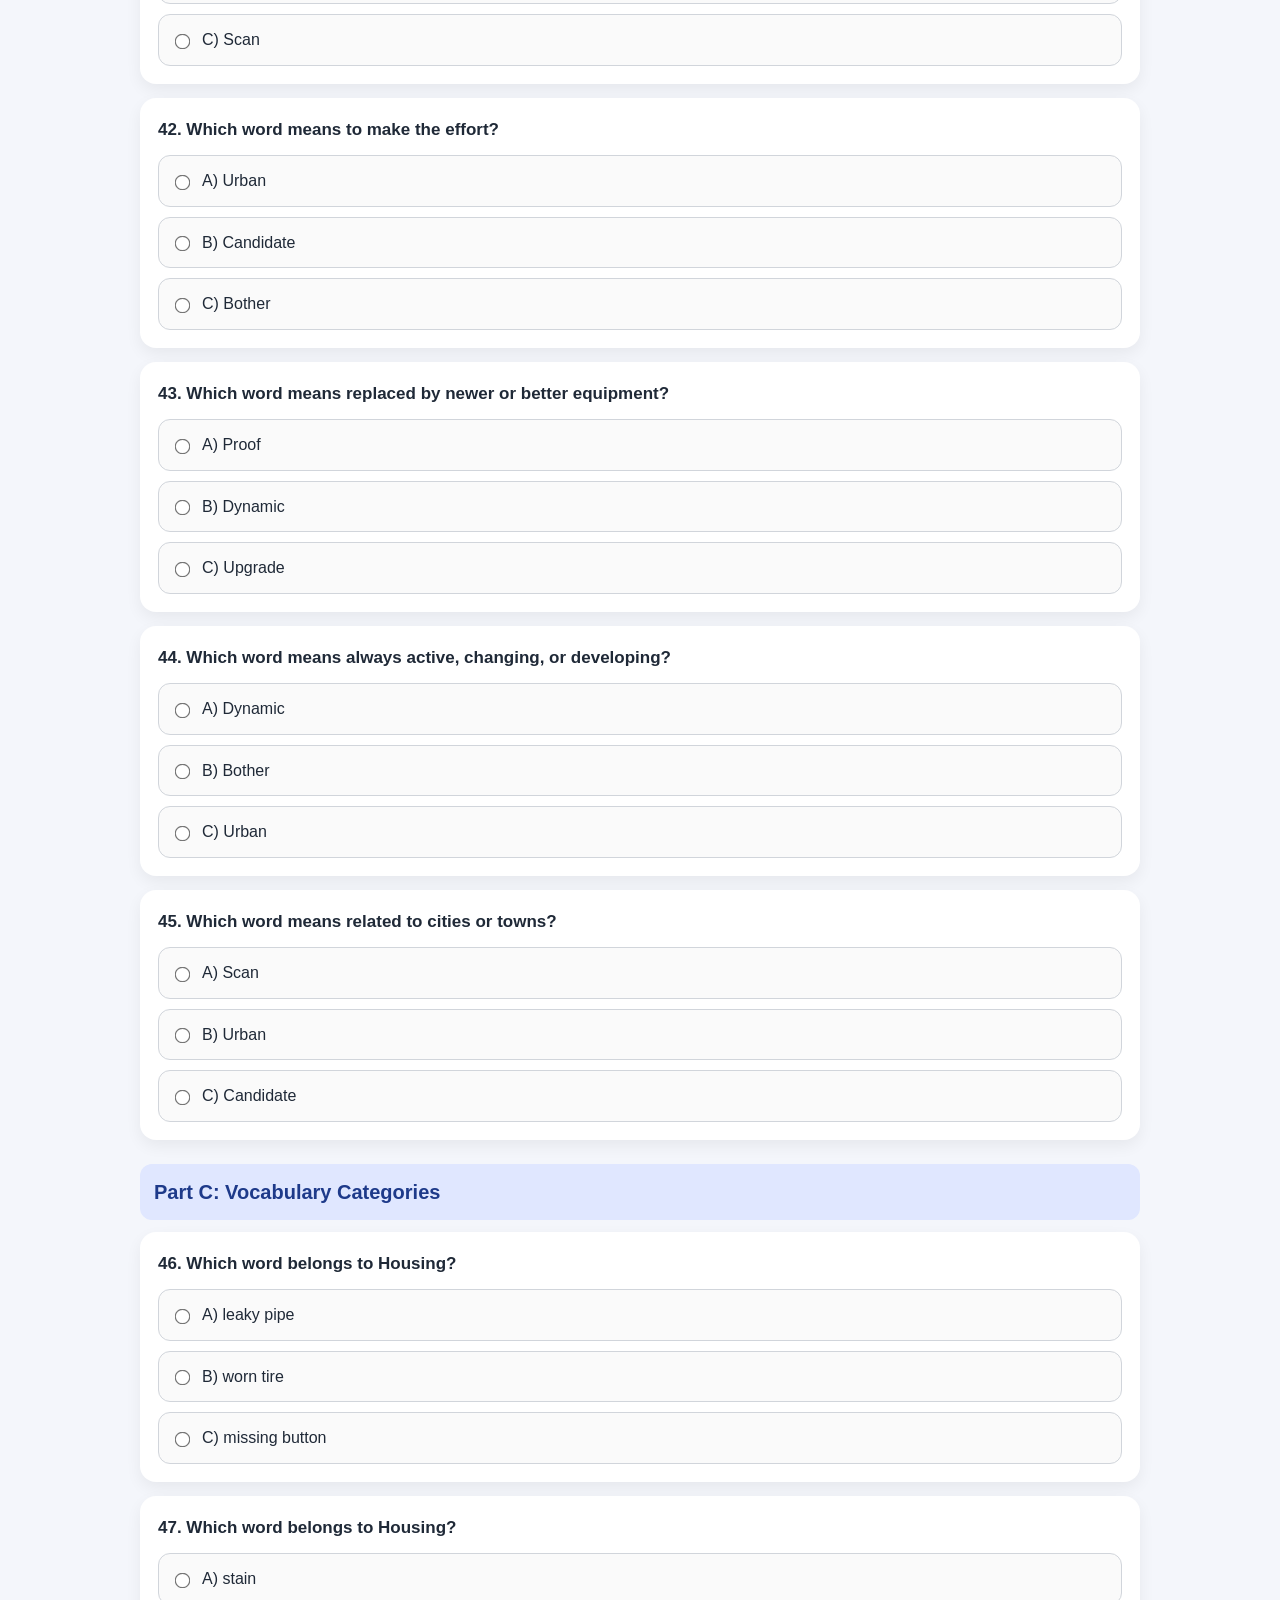
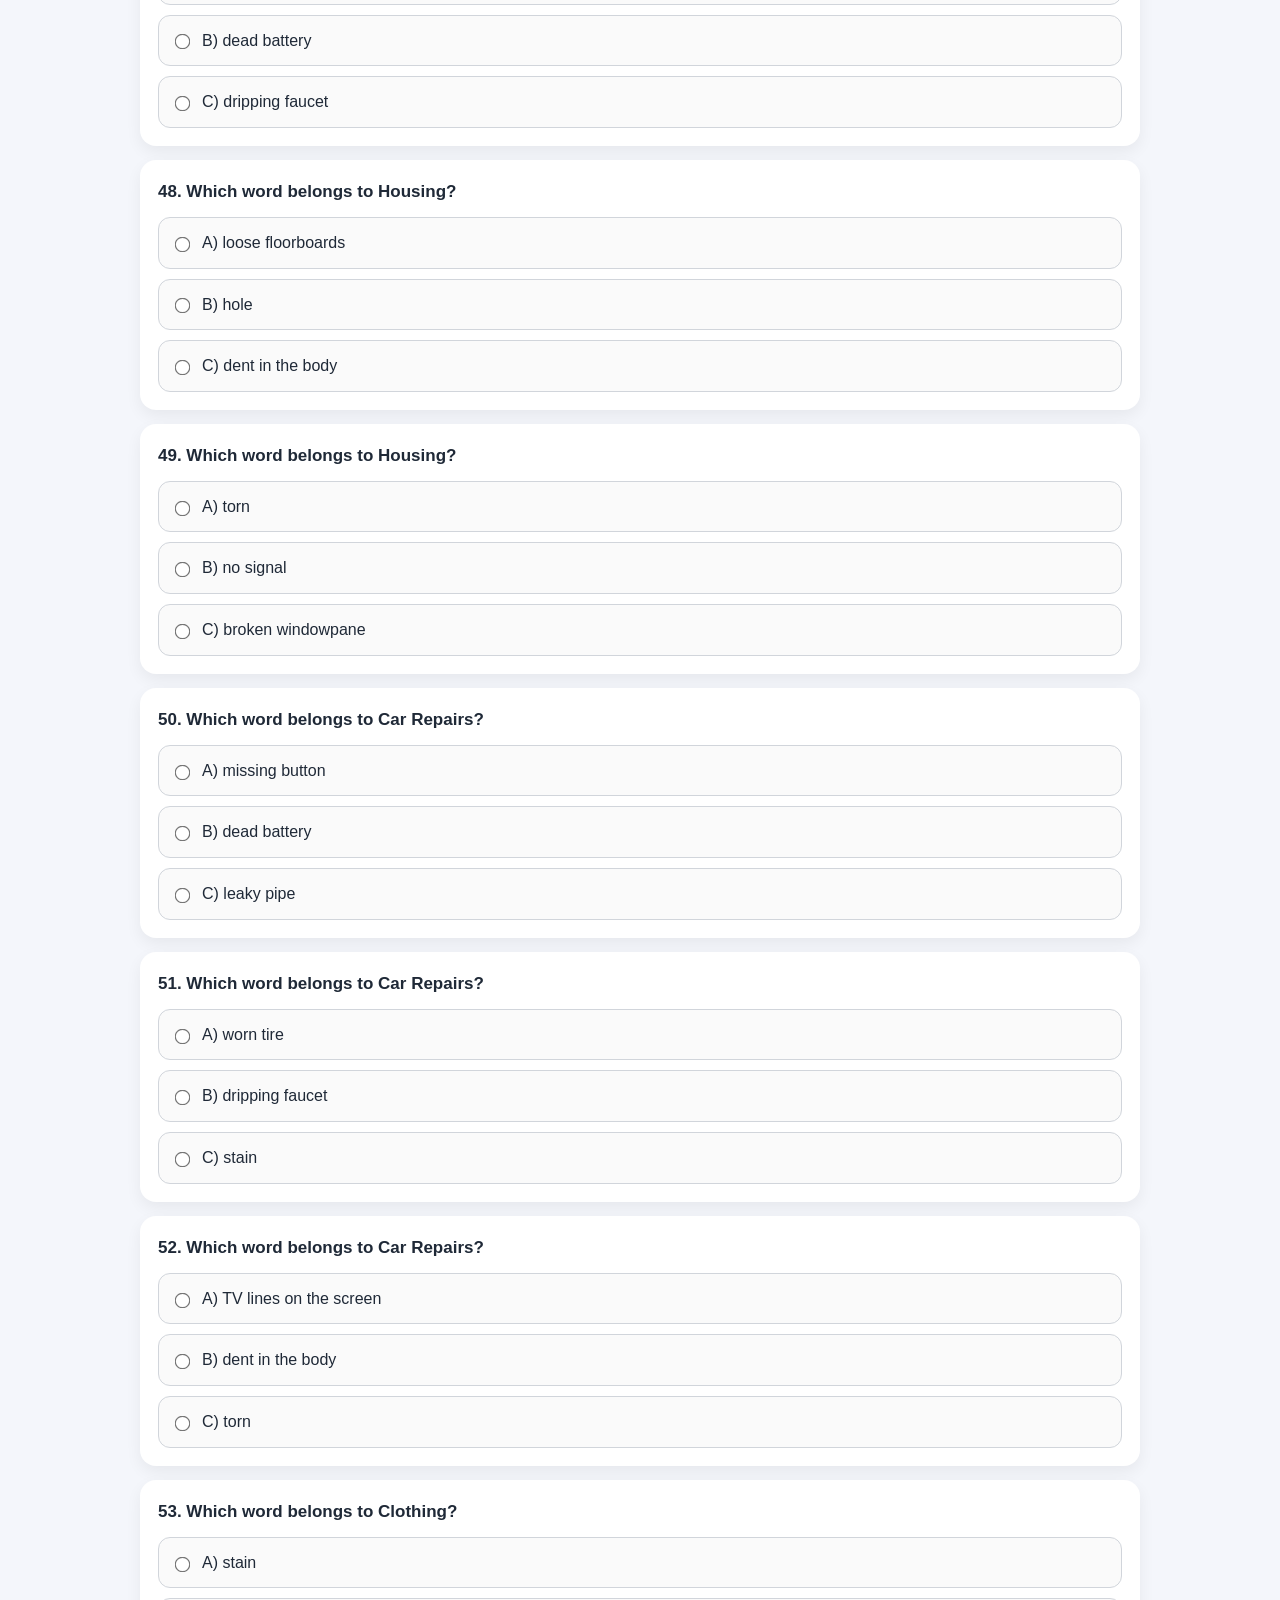
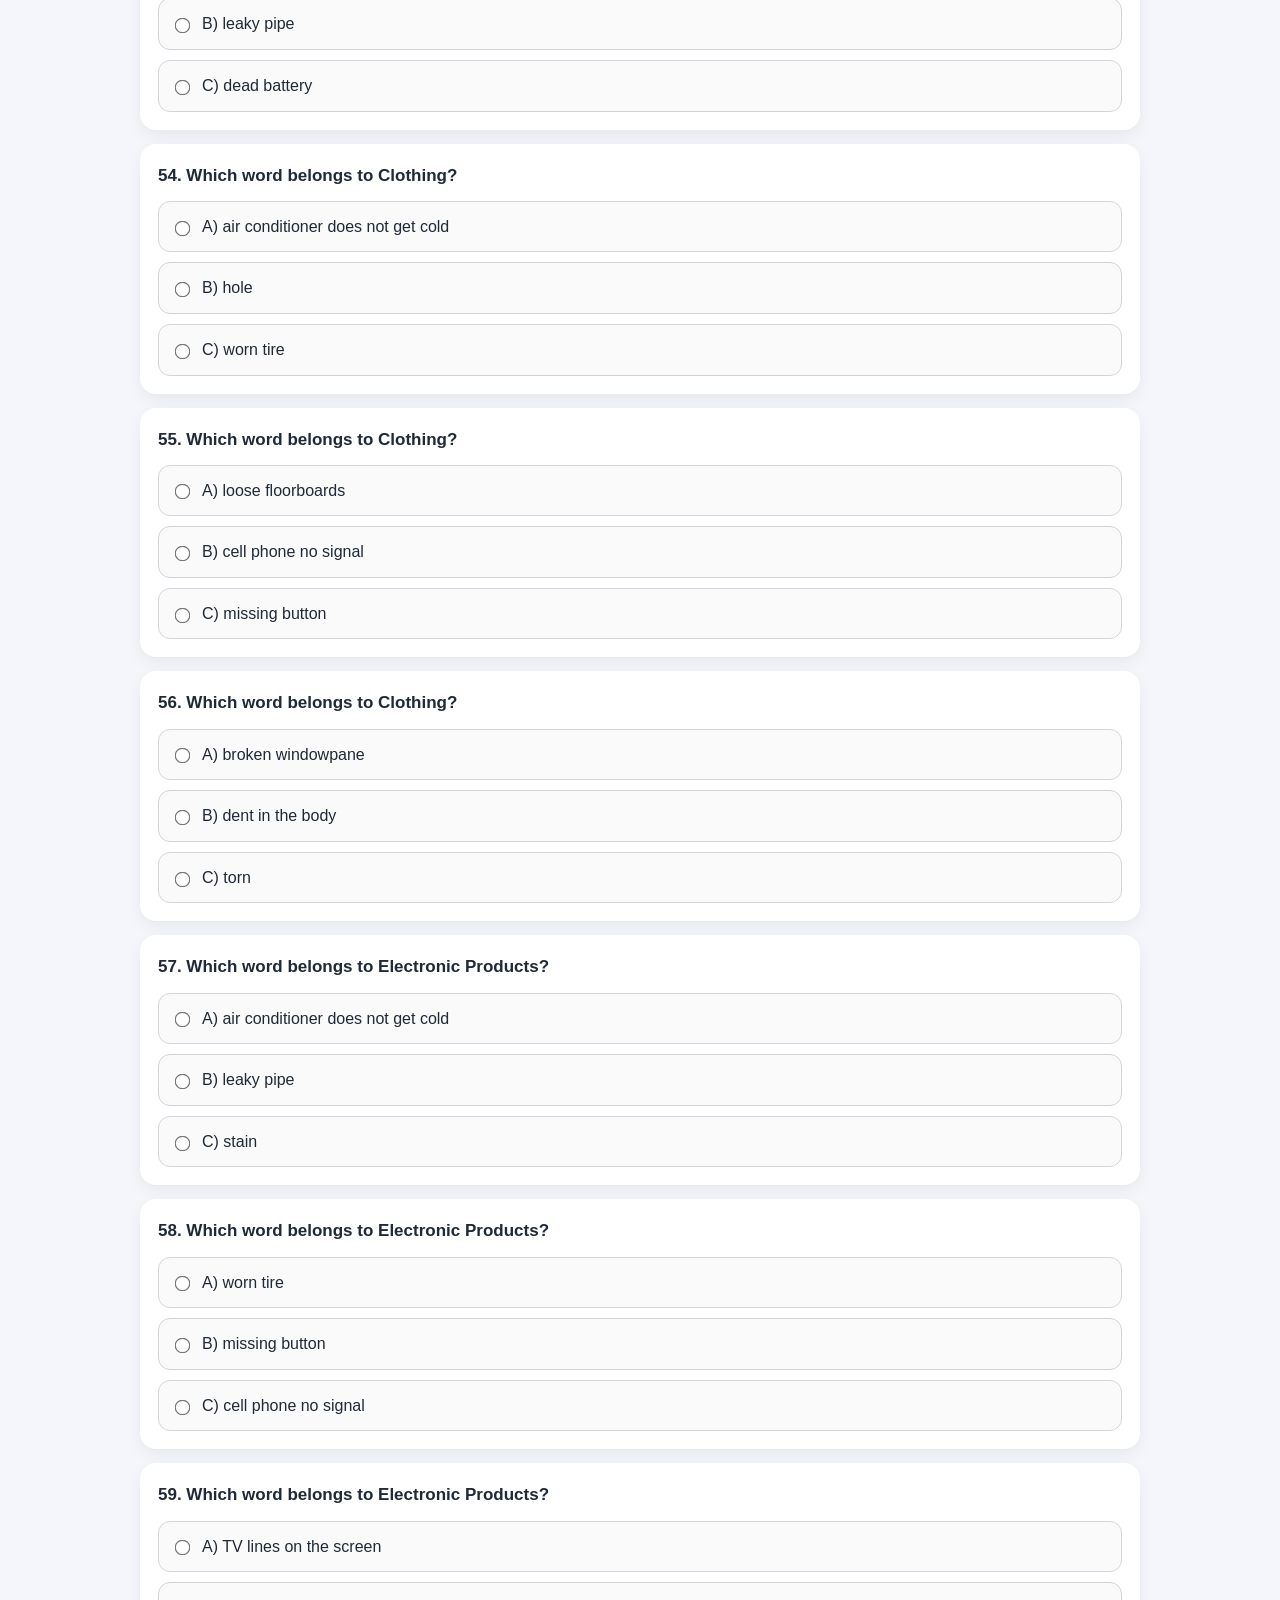
==== commit aaf738f1: "Add files via upload" ====
--- a/index.html
+++ b/index.html
@@ -1,46 +1,32 @@
 <!DOCTYPE html>
 <html lang="en">
 <head>
-  <meta charset="UTF-8" />
-  <meta name="viewport" content="width=device-width, initial-scale=1.0" />
-  <title>Comprehensive English Test</title>
-  <link rel="stylesheet" href="style.css" />
+  <meta charset="UTF-8">
+  <meta name="viewport" content="width=device-width, initial-scale=1.0">
+  <title>English Grammar and Vocabulary Exam</title>
+  <link rel="stylesheet" href="style.css">
 </head>
 <body>
   <main class="container">
-    <header class="hero">
-      <h1>Comprehensive English Test</h1>
-      <p>Grammar & Vocabulary Online Exam</p>
-    </header>
-
-    <section class="student-card">
-      <label>Student Name
-        <input type="text" id="studentName" placeholder="Write your name here" />
-      </label>
-      <label>Class
-        <input type="text" id="studentClass" placeholder="Class" />
-      </label>
+    <section class="hero">
+      <h1>English Grammar and Vocabulary Exam</h1>
+      <p>Choose the correct answer. After finishing, the grade and correct answers will appear.</p>
     </section>
 
-    <form id="examForm">
-      <section>
-        <h2>Part A: Grammar</h2>
-        <p class="instructions">Choose the correct answer from the words in parentheses.</p>
-        <div id="grammarQuestions"></div>
-      </section>
+    <section class="student-box">
+      <label for="studentName">Student Name</label>
+      <input type="text" id="studentName" placeholder="Write your name here">
+    </section>
 
-      <section>
-        <h2>Part B: Vocabulary</h2>
-        <p class="instructions">Use the word bank to complete each sentence.</p>
-        <div class="word-bank" id="wordBank"></div>
-        <div id="vocabularyQuestions"></div>
-      </section>
+    <form id="examForm"></form>
 
-      <button type="button" id="finishBtn">Finish Exam & Show Grade</button>
-    </form>
+    <div class="actions">
+      <button id="submitBtn" type="button">Finish Exam</button>
+      <button id="resetBtn" type="button" class="secondary">Reset</button>
+    </div>
 
-    <section id="resultBox" class="result-box hidden"></section>
-    <section id="answerKeyBox" class="answer-key hidden"></section>
+    <section id="result" class="result hidden"></section>
+    <section id="answerKey" class="answer-key hidden"></section>
   </main>
 
   <script src="script.js"></script>
--- a/style.css
+++ b/style.css
@@ -5,152 +5,170 @@
 body {
   margin: 0;
   font-family: Arial, Helvetica, sans-serif;
-  background: #f4f6f8;
+  background: #f4f6fb;
   color: #1f2937;
   line-height: 1.6;
 }
 
 .container {
-  max-width: 1000px;
-  margin: 0 auto;
-  padding: 24px;
+  width: min(1000px, 94%);
+  margin: 24px auto;
 }
 
 .hero {
-  background: #1f2937;
-  color: white;
-  padding: 28px;
-  border-radius: 16px;
+  background: #ffffff;
+  border-radius: 18px;
+  padding: 24px;
+  box-shadow: 0 8px 22px rgba(0,0,0,0.08);
+  margin-bottom: 18px;
   text-align: center;
-  margin-bottom: 20px;
 }
 
 .hero h1 {
-  margin: 0 0 8px;
+  margin: 0 0 10px;
+  font-size: clamp(26px, 4vw, 40px);
 }
 
-.student-card,
-.question-card,
-.result-box,
-.answer-key {
-  background: white;
-  border-radius: 14px;
-  padding: 18px;
-  margin-bottom: 16px;
-  box-shadow: 0 4px 14px rgba(0, 0, 0, 0.08);
-}
-
-.student-card {
-  display: grid;
-  grid-template-columns: repeat(auto-fit, minmax(240px, 1fr));
-  gap: 16px;
-}
-
-label {
-  font-weight: bold;
-}
-
-input[type="text"],
-select {
-  width: 100%;
-  margin-top: 6px;
-  padding: 10px;
-  border: 1px solid #cbd5e1;
-  border-radius: 8px;
-  font-size: 15px;
-}
-
-h2 {
-  margin-top: 32px;
-  color: #111827;
-}
-
-.instructions {
+.hero p {
+  margin: 0;
   color: #4b5563;
 }
 
-.word-bank {
-  background: #e0f2fe;
-  border: 1px solid #7dd3fc;
-  padding: 14px;
-  border-radius: 12px;
-  margin-bottom: 18px;
-  font-weight: bold;
+.student-box,
+.question-card,
+.result,
+.answer-key {
+  background: #ffffff;
+  border-radius: 16px;
+  padding: 18px;
+  margin-bottom: 14px;
+  box-shadow: 0 6px 16px rgba(0,0,0,0.06);
 }
 
-.question-title {
-  font-weight: bold;
-  margin-bottom: 10px;
+.student-box label {
+  display: block;
+  font-weight: 700;
+  margin-bottom: 8px;
+}
+
+.student-box input {
+  width: 100%;
+  padding: 13px;
+  border: 1px solid #cbd5e1;
+  border-radius: 10px;
+  font-size: 16px;
+}
+
+.section-title {
+  margin: 24px 0 12px;
+  padding: 12px 14px;
+  border-radius: 12px;
+  background: #e0e7ff;
+  color: #1e3a8a;
+  font-size: 20px;
+}
+
+.question-card h3 {
+  margin: 0 0 12px;
+  font-size: 17px;
 }
 
 .options {
   display: grid;
-  gap: 8px;
+  gap: 10px;
 }
 
-.option-label {
-  display: block;
-  font-weight: normal;
-  padding: 8px 10px;
+.option {
+  display: flex;
+  gap: 10px;
+  align-items: center;
   border: 1px solid #d1d5db;
-  border-radius: 8px;
+  border-radius: 12px;
+  padding: 12px;
   cursor: pointer;
+  background: #fafafa;
 }
 
-.option-label:hover {
-  background: #f3f4f6;
+.option:hover {
+  background: #eef2ff;
+}
+
+.option input {
+  transform: scale(1.2);
+}
+
+.actions {
+  display: flex;
+  gap: 12px;
+  margin: 20px 0;
+  flex-wrap: wrap;
 }
 
 button {
-  display: block;
-  width: 100%;
-  padding: 16px;
+  border: none;
+  border-radius: 12px;
+  padding: 14px 22px;
+  font-size: 17px;
+  cursor: pointer;
   background: #2563eb;
   color: white;
-  border: none;
-  border-radius: 12px;
-  font-size: 18px;
-  font-weight: bold;
-  cursor: pointer;
-  margin: 28px 0;
+  font-weight: 700;
 }
 
-button:hover {
-  background: #1d4ed8;
+button.secondary {
+  background: #6b7280;
 }
 
 .hidden {
   display: none;
 }
 
+.score {
+  font-size: 30px;
+  font-weight: 800;
+  color: #2563eb;
+}
+
+.pass {
+  color: #15803d;
+  font-weight: 700;
+}
+
+.fail {
+  color: #b91c1c;
+  font-weight: 700;
+}
+
+.answer-item {
+  border-bottom: 1px solid #e5e7eb;
+  padding: 12px 0;
+}
+
 .correct {
-  border-left: 6px solid #16a34a;
+  color: #15803d;
+  font-weight: 700;
 }
 
 .wrong {
-  border-left: 6px solid #dc2626;
+  color: #b91c1c;
+  font-weight: 700;
 }
 
-.answer-row {
-  margin-bottom: 12px;
-  padding-bottom: 10px;
-  border-bottom: 1px solid #e5e7eb;
+@media (max-width: 600px) {
+  .container {
+    width: 96%;
+    margin: 12px auto;
+  }
+
+  .hero,
+  .student-box,
+  .question-card,
+  .result,
+  .answer-key {
+    padding: 14px;
+  }
+
+  button {
+    width: 100%;
+  }
 }
-
-.badge {
-  display: inline-block;
-  padding: 4px 8px;
-  border-radius: 999px;
-  font-size: 13px;
-  font-weight: bold;
-}
-
-.badge-correct {
-  background: #dcfce7;
-  color: #166534;
-}
-
-.badge-wrong {
-  background: #fee2e2;
-  color: #991b1b;
-}
